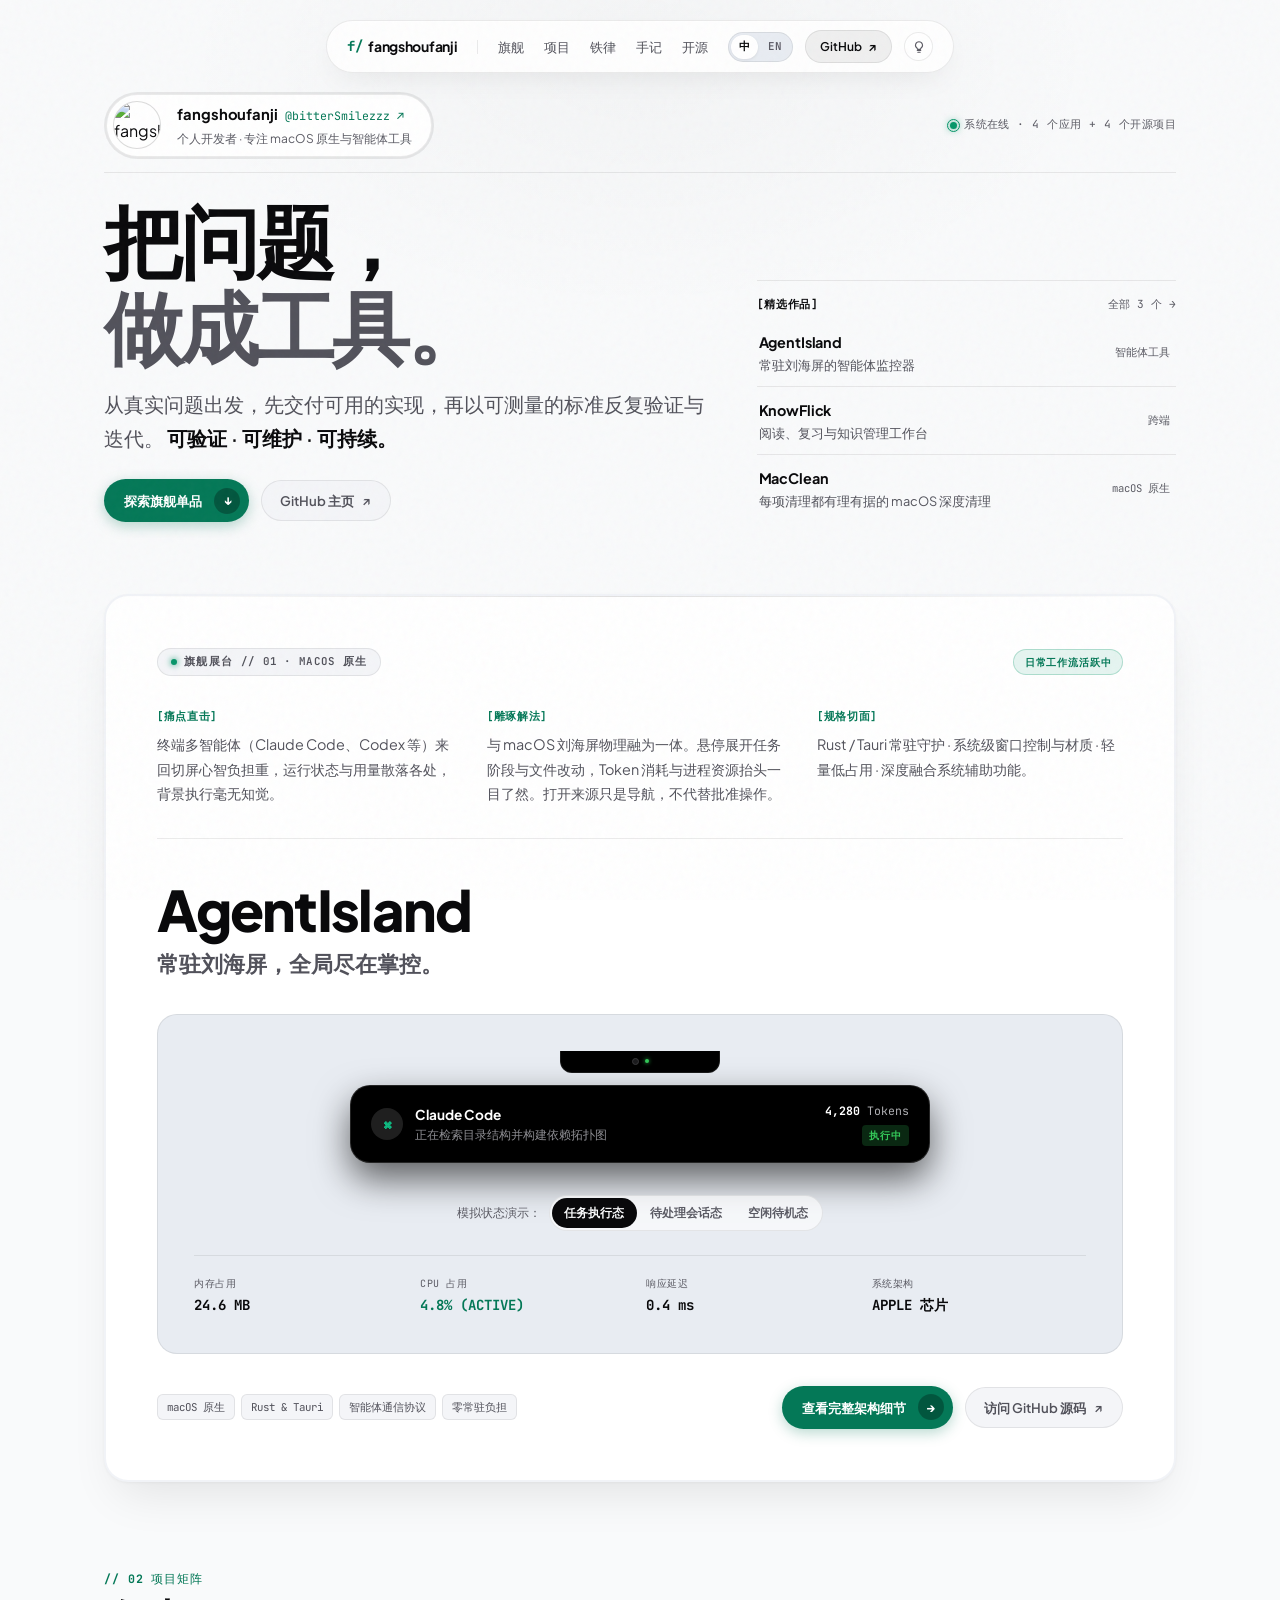
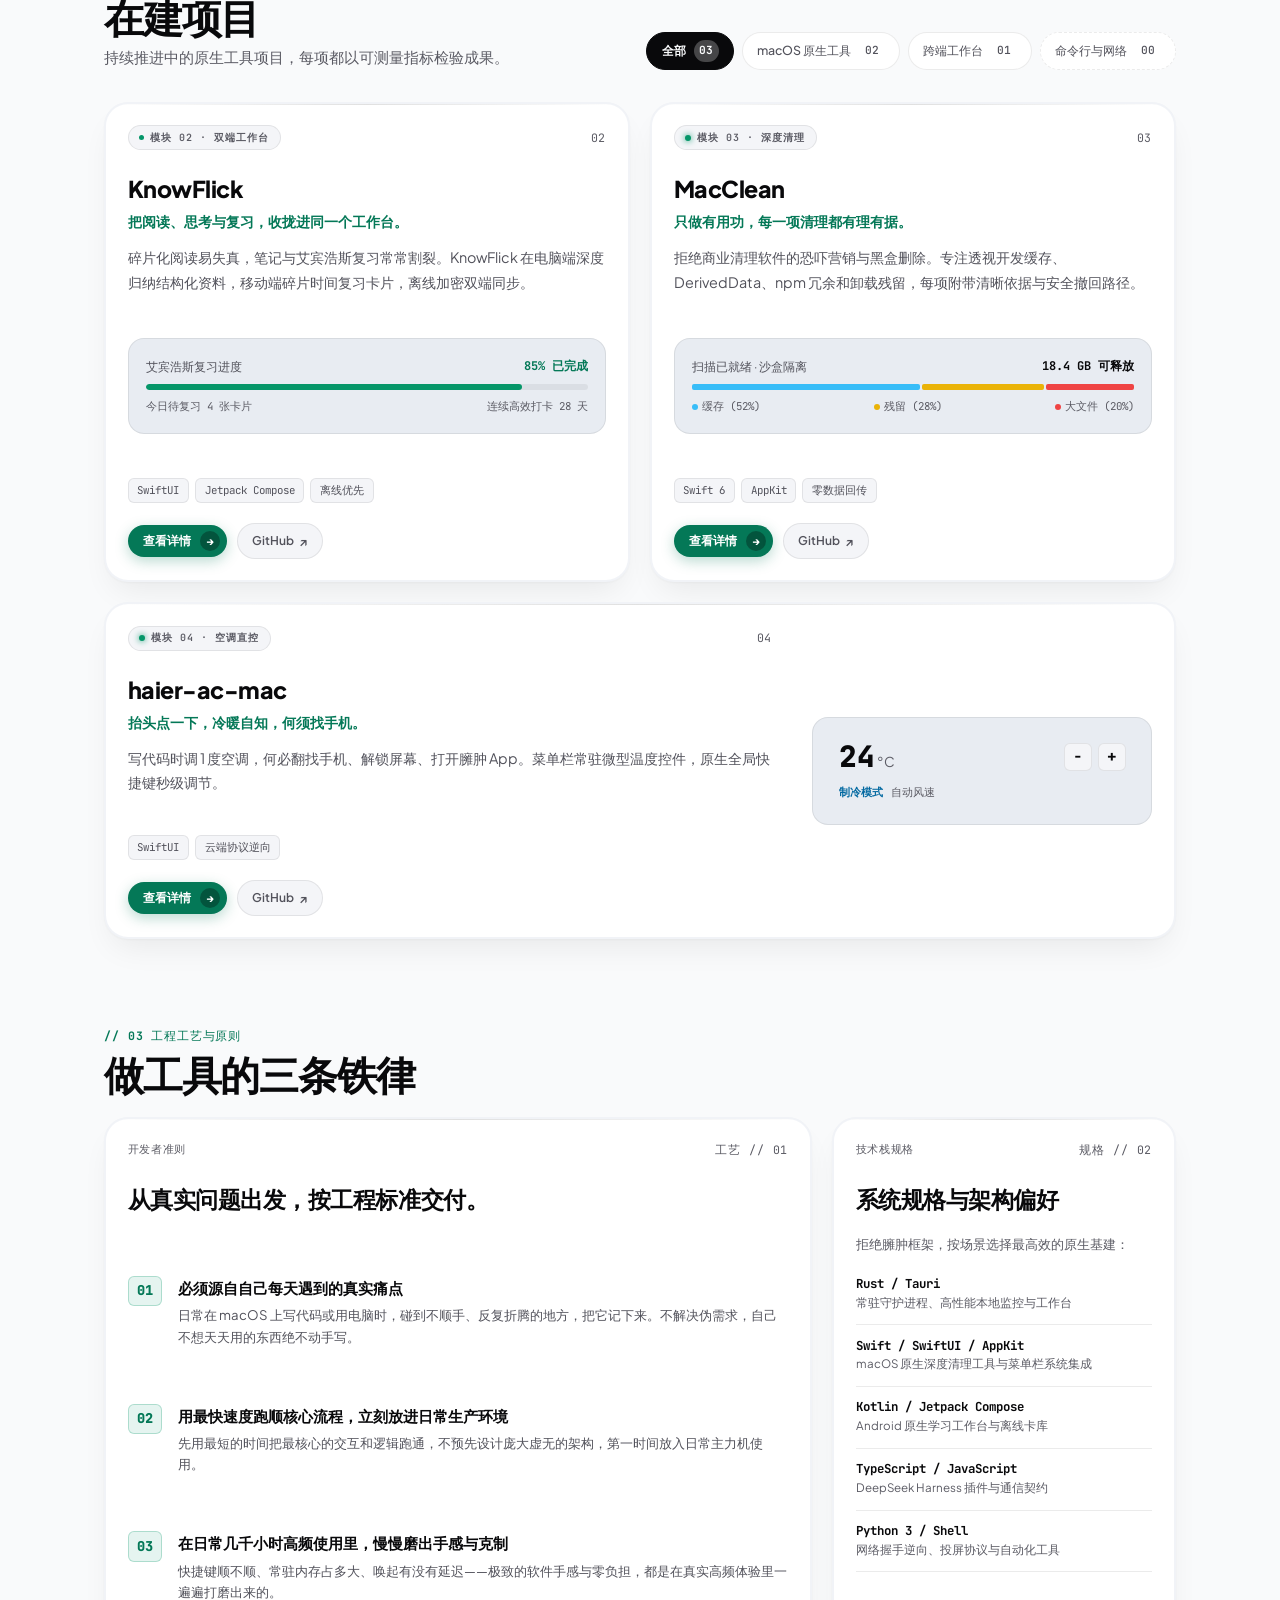
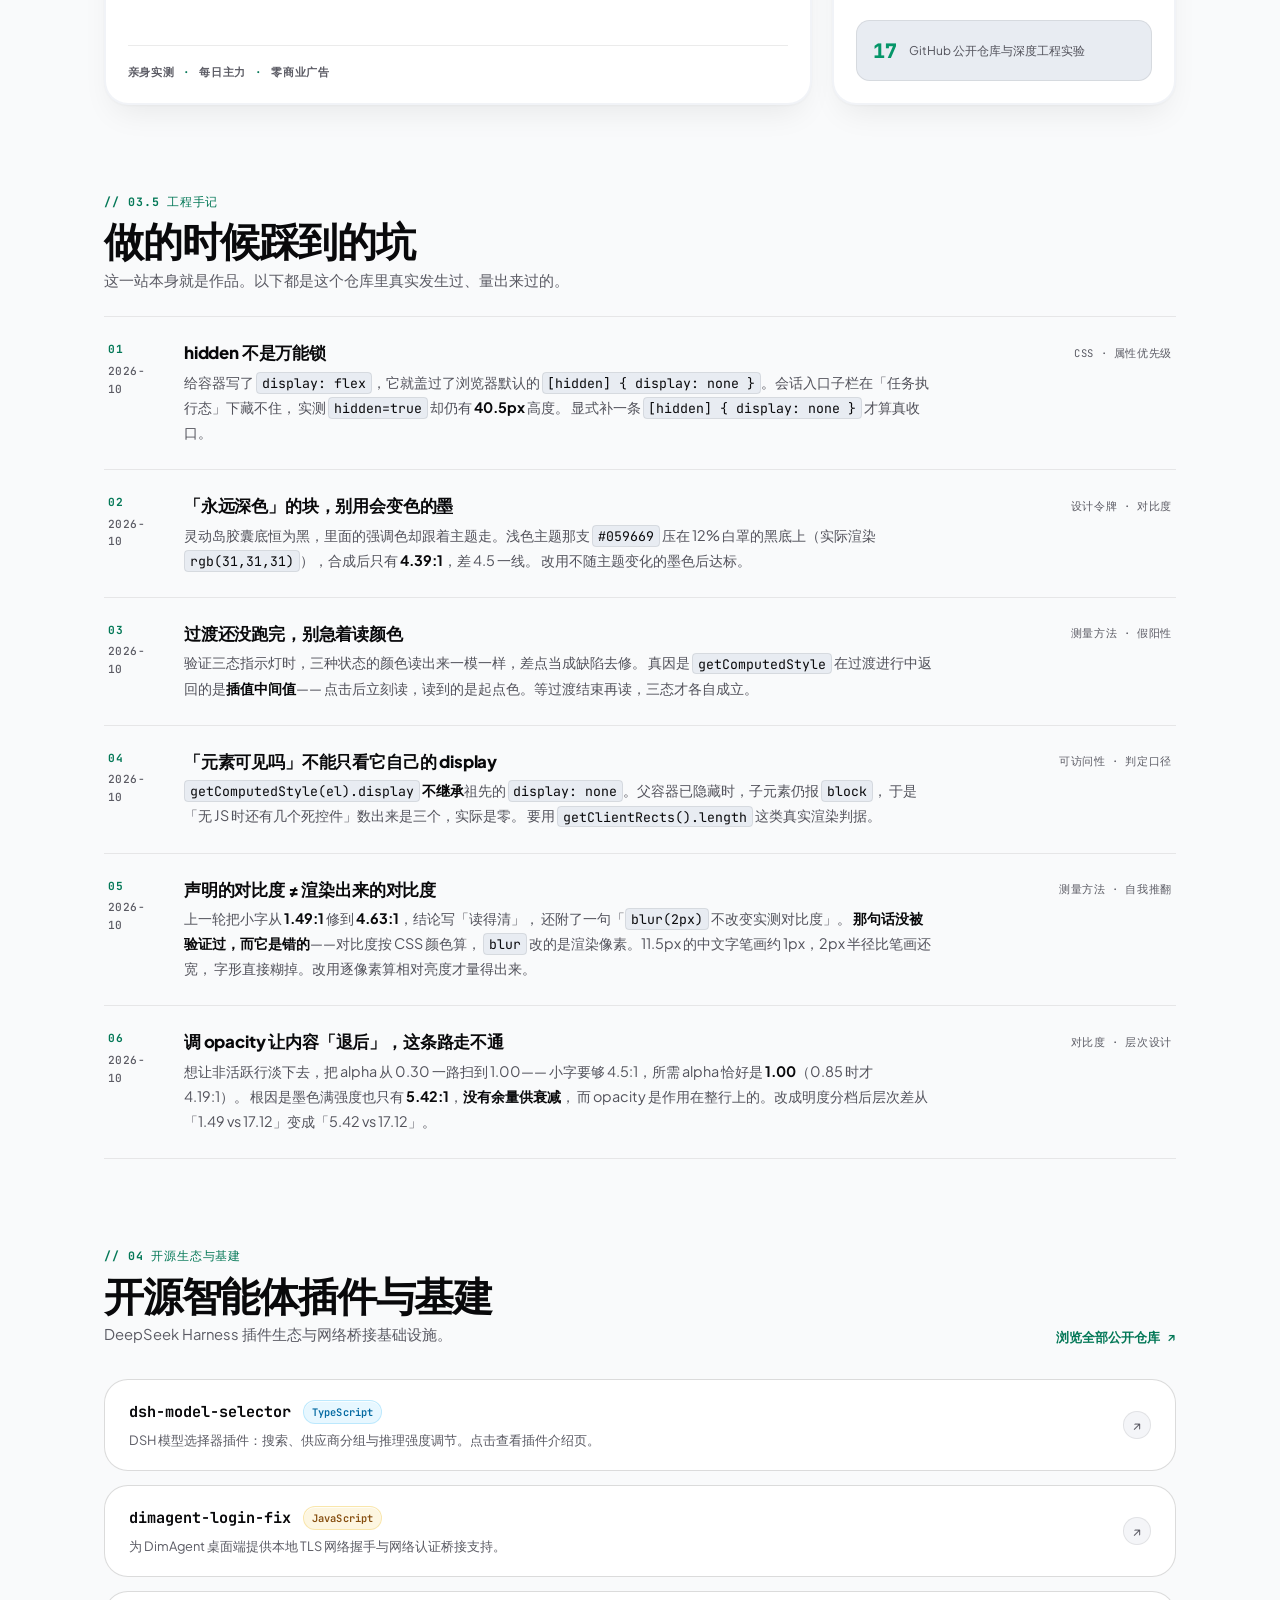
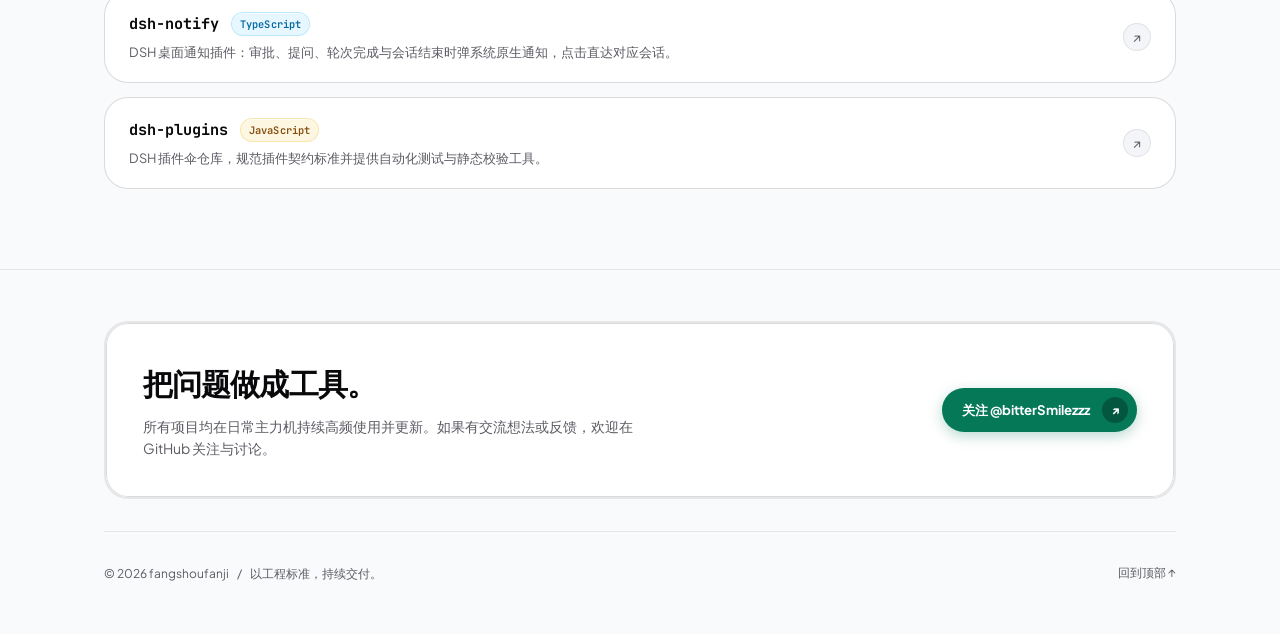
==== index.html @ e3fe7283 "chore: remove dead i18n keys, v=20261021h" ====
<!doctype html>
<html lang="zh-CN" data-theme="light">
  <head>
    <meta charset="UTF-8" />
    <meta name="viewport" content="width=device-width, initial-scale=1.0, viewport-fit=cover" />
    <meta
      name="description"
      content="fangshoufanji 的个人作品集。专注于 macOS 原生开发、智能体协同工具与日常效率应用。把问题做成工具，以可验证的工程质量持续打磨。"
    />
    <meta name="theme-color" content="#08090a" />
    <title>fangshoufanji · 把问题做成工具</title>
    <link rel="canonical" href="https://bittersmilezzz.github.io/" />
    <meta property="og:type" content="website" />
    <meta property="og:site_name" content="fangshoufanji · 个人作品集" />
    <meta property="og:title" content="fangshoufanji · 把问题做成工具" />
    <meta
      property="og:description"
      content="专注于 macOS 原生开发与智能体协同工具。从日常真实痛点出发，先做能用的版本，再在日常高频工作流里打磨至顺手。"
    />
    <meta property="og:url" content="https://bittersmilezzz.github.io/" />
    <meta property="og:image" content="https://bittersmilezzz.github.io/assets/preview.png?v=4" />
    <meta property="og:image:width" content="1200" />
    <meta property="og:image:height" content="630" />
    <meta property="og:locale" content="zh_CN" />
    <meta name="twitter:card" content="summary_large_image" />
    <link rel="icon" type="image/svg+xml" href="assets/favicon.svg?v=20261021h" />
    <link
      rel="alternate icon"
      type="image/png"
      sizes="16x16 32x32"
      href="assets/favicon.png?v=20261021h"
    />
    <!-- iOS 加入主屏用位图图标（SVG 图标 iOS 不认，会退化成网页截图） -->
    <link rel="apple-touch-icon" href="assets/apple-touch-icon.png?v=20261021h" />
    <!-- 结构化数据：搜索引擎生成知识卡片的信号 -->
    <script type="application/ld+json">
      {
        "@context": "https://schema.org",
        "@graph": [
          {
            "@type": "Person",
            "@id": "https://bittersmilezzz.github.io/#person",
            "name": "fangshoufanji",
            "url": "https://bittersmilezzz.github.io/",
            "jobTitle": "个人开发者",
            "description": "专注 macOS 原生开发与智能体协同工具",
            "knowsAbout": ["macOS 原生开发", "Rust / Tauri", "SwiftUI", "AppKit", "智能体工具", "TypeScript"],
            "sameAs": ["https://github.com/bitterSmilezzz"]
          },
          {
            "@type": "WebSite",
            "@id": "https://bittersmilezzz.github.io/#website",
            "url": "https://bittersmilezzz.github.io/",
            "name": "fangshoufanji · 把问题做成工具",
            "inLanguage": "zh-CN",
            "author": { "@id": "https://bittersmilezzz.github.io/#person" }
          }
        ]
      }
    </script>
    <!-- 工业级字体栈：Plus Jakarta Sans + JetBrains Mono，中文回退系统苹方 -->
    <link rel="preconnect" href="https://fonts.googleapis.com" />
    <link rel="preconnect" href="https://fonts.gstatic.com" crossorigin />
    <link
      rel="preload"
      as="style"
      href="https://fonts.googleapis.com/css2?family=JetBrains+Mono:wght@400;500;600;700&family=Plus+Jakarta+Sans:wght@400;500;600;700;800&display=swap"
    />
    <link
      href="https://fonts.googleapis.com/css2?family=JetBrains+Mono:wght@400;500;600;700&family=Plus+Jakarta+Sans:wght@400;500;600;700;800&display=swap"
      rel="stylesheet"
    />
    <link rel="stylesheet" href="styles.css?v=20261021h" />
    <script>
      (function () {
        var r = document.documentElement;
        r.classList.add("js");
        var saved = null;
        try {
          saved = localStorage.getItem("theme");
        } catch (e) {}
        /* 未手动选择（auto）时跟随系统偏好；系统偏好读不到则兜底浅色。 */
        var mode =
          saved === "light" || saved === "dark" || saved === "auto" ? saved : "auto";
        var theme;
        if (mode === "auto") {
          try {
            theme = window.matchMedia("(prefers-color-scheme: dark)").matches
              ? "dark"
              : "light";
          } catch (e) {
            theme = "light";
          }
        } else {
          theme = mode;
        }
        r.setAttribute("data-theme", theme);
        var m = document.querySelector('meta[name="theme-color"]');
        if (m) m.setAttribute("content", theme === "light" ? "#f9fafb" : "#08090a");

        var savedLang = null;
        try { savedLang = localStorage.getItem("lang"); } catch(e){}
        var lang = (savedLang === "en" || savedLang === "zh") ? savedLang : "zh";
        r.setAttribute("data-lang", lang);
        r.setAttribute("lang", lang === "en" ? "en" : "zh-CN");
      })();
    </script>
  </head>
  <body>
    <a class="skip-link" href="#main">跳到主要内容</a>

    <!-- 零外部依赖内联 SVG 胶片微噪点 (来自 ui-research/creatives/06) -->
    <div class="film-grain-overlay" aria-hidden="true"></div>

    <!-- 顶部环境光照渐变 -->
    <div class="ambient-glow" aria-hidden="true"></div>

    <!-- 悬浮流体玻璃导航栏 (来自 ui-research/platforms/web/DESIGN-GUIDE.md) -->
    <header class="island-nav-header">
      <nav class="island-nav" aria-label="全局导航">
        <a href="#top" class="nav-brand" aria-label="返回页面顶部">
          <span class="brand-glyph">f/</span>
          <span class="brand-text">fangshoufanji</span>
        </a>

        <div class="nav-divider" aria-hidden="true"></div>

        <div class="nav-links">
          <a href="#flagship" class="nav-link">旗舰</a>
          <a href="#suite" class="nav-link">项目</a>
          <a href="#about" class="nav-link">铁律</a>
          <a href="#notes" class="nav-link">手记</a>
          <a href="#github-work" class="nav-link">开源</a>
        </div>

        <div class="nav-actions">
          <div class="lang-switch-capsule" role="group" aria-label="语言切换 / Language Switcher" data-i18n-aria="nav.langAria">
            <button class="lang-btn is-active" type="button" data-lang-btn="zh" aria-pressed="true">中</button>
            <button class="lang-btn" type="button" data-lang-btn="en" aria-pressed="false">EN</button>
          </div>

          <a
            class="nav-gh-pill"
            href="https://github.com/bitterSmilezzz"
            target="_blank"
            rel="noopener noreferrer"
            aria-label="查看 GitHub 个人主页（在新标签页打开）"
          >
            <span>GitHub</span>
            <span class="pill-circle-arrow" aria-hidden="true">↗</span>
          </a>

          <button
            class="theme-toggle"
            type="button"
            data-theme-toggle
            aria-label="切换浅色 / 深色模式"
            aria-pressed="false"
          >
            <span class="theme-icon-box" aria-hidden="true">
              <span class="bulb" data-theme-bulb>
                <span class="bulb-glow" data-theme-glow></span>
                <span class="bulb-glass">
                  <svg viewBox="0 0 24 24" width="14" height="14" fill="none"
                       stroke="currentColor" stroke-width="1.9"
                       stroke-linecap="round" stroke-linejoin="round">
                    <path d="M9 18h6"></path>
                    <path d="M10 21h4"></path>
                    <path d="M12 3a6 6 0 0 0-3.6 10.8c.5.4.8 1 .9 1.6l.1.6h5.2l.1-.6c.1-.6.4-1.2.9-1.6A6 6 0 0 0 12 3z"></path>
                  </svg>
                </span>
              </span>
            </span>
          </button>
        </div>
      </nav>
    </header>

    <main id="main">
      <!-- ============================================================
           首屏：画报级大标题 + 真实人类开发者身份印章 (ui-research/creatives/03)
           ============================================================ -->
      <section class="hero-section" id="top" aria-labelledby="hero-title">
        <div class="wrap">
          <!-- 身份行：印章 + 运行状态，合并为一行（原标尺行与印章两行） -->
          <div class="hero-identity">
            <div class="developer-profile-shell">
            <div class="developer-profile-core">
              <img
                class="developer-avatar"
                src="https://avatars.githubusercontent.com/u/38044568?v=4"
                alt="fangshoufanji 的头像"
                width="48"
                height="48"
                loading="eager"
                decoding="async"
              />
              <div class="developer-meta">
                <div class="developer-name-row">
                  <strong class="developer-handle">fangshoufanji</strong>
                  <a
                    class="developer-gh"
                    href="https://github.com/bitterSmilezzz"
                    target="_blank"
                    rel="noopener noreferrer"
                  >@bitterSmilezzz ↗<span class="sr-only">（在新标签页打开）</span></a>
                </div>
                <span class="developer-role">个人开发者 · 专注 macOS 原生与智能体工具</span>
              </div>
            </div>
            </div>

            <div class="hero-status">
              <span class="status-indicator" aria-hidden="true"></span>
              <span class="telemetry-mono">SYS_ONLINE · 4 APPS + 4 REPOS</span>
            </div>
          </div>

          <!-- 左：主张；右：精选作品（真实项目，不放虚构截图） -->
          <div class="hero-main">
            <div class="hero-lead">
              <div class="hero-heading-block">
                <h1 id="hero-title" class="hero-title" data-i18n-html="hero.title">
                  把问题，
                  <br />
                  <span class="hero-title-accent">做成工具。</span>
                </h1>
              </div>

              <p class="hero-manifesto" data-i18n-html="hero.manifesto">
                从真实问题出发，先交付可用的实现，再以可测量的标准反复验证与迭代。
                <strong>可验证 · 可维护 · 可持续。</strong>
              </p>
              <div class="hero-action-cell">
                <a class="btn-button-in-button" href="#flagship">
                  <span>探索旗舰单品</span>
                  <span class="btn-inner-circle" aria-hidden="true">↓</span>
                </a>
                <a class="btn-ghost-pill" href="https://github.com/bitterSmilezzz" target="_blank" rel="noopener noreferrer">
                  <span>GitHub 主页</span>
                  <span class="sr-only">（在新标签页打开）</span>
                  <span class="pill-circle-arrow" aria-hidden="true">↗</span>
                </a>
              </div>
            </div>

            <aside class="hero-work" aria-labelledby="hero-work-title">
              <div class="hero-work-head">
                <span class="mono-label" id="hero-work-title">[精选作品]</span>
                <a class="hero-work-all" href="#suite">全部 3 个 →</a>
              </div>

              <ul class="hero-work-list">
                <li>
                  <a class="hero-work-item" href="#flagship" data-target-project="agent-island">
                    <span class="hero-work-name">AgentIsland</span>
                    <span class="hero-work-note">常驻刘海屏的智能体监控器</span>
                    <span class="hero-work-tag">Agent Tooling</span>
                  </a>
                </li>
                <li>
                  <a class="hero-work-item" href="#suite" data-target-project="knowflick">
                    <span class="hero-work-name">KnowFlick</span>
                    <span class="hero-work-note">阅读、复习与知识管理工作台</span>
                    <span class="hero-work-tag">Cross-platform</span>
                  </a>
                </li>
                <li>
                  <a class="hero-work-item" href="#suite" data-target-project="mac-clean">
                    <span class="hero-work-name">MacClean</span>
                    <span class="hero-work-note">每项清理都有理有据的 macOS 深度清理</span>
                    <span class="hero-work-tag">macOS Native</span>
                  </a>
                </li>
              </ul>
            </aside>
          </div>

        </div>
      </section>

      <!-- ============================================================
           Tier 1: 苹果发布会式单品旗舰展台 (Flagship Showcase: AgentIsland)
           ============================================================ -->
      <section class="section-flagship" id="flagship" aria-labelledby="flagship-title">
        <div class="wrap">
          <div class="showcase-shell spotlight-card">
            <div class="spotlight-border" aria-hidden="true"></div>
            <div class="spotlight-core">
              <div class="spotlight-surface" aria-hidden="true"></div>
              <div class="specular-rim" aria-hidden="true"></div>

              <div class="flagship-card-body">
                <!-- 旗舰顶栏眉标 -->
                <div class="flagship-header-bar">
                  <div class="eyebrow-pill">
                    <span class="eyebrow-dot"></span>
                    <span class="eyebrow-text">FLAGSHIP SHOWCASE // 01 · MACOS NATIVE</span>
                  </div>
                  <span class="flagship-badge-active">ACTIVE IN WORKFLOW</span>
                </div>

                <!-- 苹果式三段叙事：痛点 ➔ 解法 ➔ 规格 -->
                <div class="flagship-narrative-grid">
                  <div class="narrative-col">
                    <span class="narrative-tag">[THE TENSION // 痛点直击]</span>
                    <p class="narrative-text">
                      终端多智能体（Claude Code、Codex 等）来回切屏心智负担重，运行状态与用量散落各处，背景执行毫无知觉。
                    </p>
                  </div>
                  <div class="narrative-col">
                    <span class="narrative-tag">[THE CRAFT // 雕琢解法]</span>
                    <p class="narrative-text">
                      与 macOS 刘海屏物理融为一体。悬停展开任务阶段与文件改动，Token 消耗与进程资源抬头一目了然。打开来源只是导航，不代替批准操作。
                    </p>
                  </div>
                  <div class="narrative-col">
                    <span class="narrative-tag">[THE SPEC // 极简切面]</span>
                    <p class="narrative-text">
                      Rust / Tauri 常驻守护 · 系统级窗口控制与材质 · 轻量低占用 · 深度融合系统辅助功能。
                    </p>
                  </div>
                </div>

                <div class="flagship-headline-box">
                  <h2 id="flagship-title" class="flagship-title">AgentIsland</h2>
                  <p class="flagship-slogan">常驻刘海屏，全局尽在掌控。</p>
                </div>

                <!-- 拟真 Retina 级 16寸 MacBook Pro 刘海屏交互视窗 -->
                <div class="macbook-stage">
                  <div class="notch-frame">
                    <div class="notch-hardware-bar">
                      <div class="notch-sensor-core">
                        <span class="camera-lens"></span>
                        <span class="green-indicator" aria-hidden="true"></span>
                      </div>

                      <!-- 真实动态灵动岛展开胶囊 -->
                      <div class="island-expanded-pill" id="island-demo-view">
                        <div class="island-pill-main">
                          <div class="island-agent-info">
                            <span class="island-symbol">⌘</span>
                            <div>
                              <strong class="island-active-agent" id="island-agent-text">Claude Code</strong>
                              <span class="island-task-desc" id="island-task-text">正在检索目录结构并构建依赖拓扑图</span>
                            </div>
                          </div>

                          <div class="island-status-group">
                            <span class="island-token-pill">
                              <b id="island-token-count">4,280</b> tokens
                            </span>
                            <span class="island-state-tag tag-running" id="island-state-badge">RUNNING</span>
                          </div>
                        </div>

                        <!-- 会话入口交互模拟栏：只读动作，不代批准（与仓库口径一致） -->
                        <div class="island-action-subbar" id="island-action-subbar" hidden>
                          <span class="subbar-warn">⚠️ 检测到待处理会话：高危指令等待在来源工具中确认</span>
                          <div class="subbar-buttons">
                            <button class="btn-subbar-secondary" type="button" id="btn-demo-secondary">打开工具</button>
                            <button class="btn-subbar-primary" type="button" id="btn-demo-primary">查看会话 ⏎</button>
                          </div>
                        </div>
                      </div>
                    </div>

                    <!-- 状态切换控制器 (演示交互) -->
                    <div class="stage-control-bar">
                      <span class="stage-ctrl-label">模拟状态演示：</span>
                      <div class="stage-toggle-group">
                        <button class="btn-stage-tab is-active" type="button" data-island-state="running">任务执行态</button>
                        <button class="btn-stage-tab" type="button" data-island-state="waiting">待处理会话态</button>
                        <button class="btn-stage-tab" type="button" data-island-state="idle">空闲待机态</button>
                      </div>
                    </div>
                  </div>

                  <!-- 实时遥测指标卡 -->
                  <div class="telemetry-dock">
                    <div class="dock-metric">
                      <span class="dock-label">MEMORY FOOTPRINT</span>
                      <strong class="dock-val">24.6 MB</strong>
                    </div>
                    <div class="dock-metric">
                      <span class="dock-label">CPU FOOTPRINT</span>
                      <strong class="dock-val val-emerald" id="island-cpu-val">4.8% (ACTIVE)</strong>
                    </div>
                    <div class="dock-metric">
                      <span class="dock-label">LATENCY</span>
                      <strong class="dock-val" id="island-latency-val">0.4 ms</strong>
                    </div>
                    <div class="dock-metric">
                      <span class="dock-label">ARCHITECTURE</span>
                      <strong class="dock-val">APPLE SILICON</strong>
                    </div>
                  </div>
                </div>

                <!-- 旗舰卡片操作区 -->
                <div class="flagship-footer-row">
                  <div class="flagship-tech-pills">
                    <span class="tech-tag">macOS Native</span>
                    <span class="tech-tag">Rust &amp; Tauri</span>
                    <span class="tech-tag">Agent Protocol</span>
                    <span class="tech-tag">Zero Overhead</span>
                  </div>

                  <div class="flagship-actions">
                    <button class="btn-button-in-button" type="button" aria-haspopup="dialog" data-open-project="agent-island">
                      <span>查看完整架构细节</span>
                      <span class="btn-inner-circle" aria-hidden="true">→</span>
                    </button>
                    <a
                      class="btn-ghost-pill"
                      href="https://github.com/bitterSmilezzz/AgentIsland"
                      target="_blank"
                      rel="noopener noreferrer"
                    >
                      <span>访问 GitHub 源码</span>
                      <span class="sr-only">（在新标签页打开）</span>
                      <span class="pill-circle-arrow" aria-hidden="true">↗</span>
                    </a>
                  </div>
                </div>
              </div>
            </div>
          </div>
        </div>
      </section>

      <!-- ============================================================
           Tier 2: 原生自研工具家族矩阵 (Apple-Tier Bento Suite: 5 款核心工具)
           ============================================================ -->
      <section class="section-suite" id="suite" aria-labelledby="suite-title">
        <div class="wrap">
          <div class="section-header-row">
            <div>
              <div class="section-eyebrow">
                <span class="mono-prefix">// 02</span>
                <span>PROJECTS IN PROGRESS</span>
              </div>
              <h2 id="suite-title" class="section-title">在建项目</h2>
              <p class="section-subtitle">持续推进中的原生工具项目，每项都以可测量指标检验成果。</p>
            </div>

            <!-- 分类筛选器 -->
            <div class="filter-controls" role="group" aria-label="按项目类型筛选">
              <button class="filter-tab is-active" type="button" data-filter="all" aria-pressed="true">
                <span>全部</span>
                <span class="filter-pill" data-count="all">03</span>
              </button>
              <button class="filter-tab" type="button" data-filter="macos" aria-pressed="false">
                <span>macOS 原生工具</span>
                <span class="filter-pill" data-count="macos">02</span>
              </button>
              <button class="filter-tab" type="button" data-filter="cross" aria-pressed="false">
                <span>跨端工作台</span>
                <span class="filter-pill" data-count="cross">01</span>
              </button>
              <button class="filter-tab is-empty" type="button" data-filter="cli" aria-pressed="false" disabled aria-disabled="true">
                <span>命令行与网络</span>
                <span class="filter-pill" data-count="cli">00</span>
              </button>
            </div>
          </div>
          <p class="sr-only" id="filter-status" role="status" aria-live="polite"></p>

          <!-- 12 栅格不对称 Apple Bento 阵列 -->
          <div class="bento-grid" data-project-grid>
            <!-- ----------------------------------------------------
                 卡片 1: 6 栏 — KnowFlick (跨端学习工作台)
                 ---------------------------------------------------- -->
            <article
              class="spotlight-card bento-col-6"
              data-category="cross"
              data-project="knowflick"
            >
              <div class="spotlight-border" aria-hidden="true"></div>
              <div class="spotlight-core">
                <div class="spotlight-surface" aria-hidden="true"></div>
                <div class="specular-rim" aria-hidden="true"></div>

                <div class="bento-inner-body flex-col-between">
                  <div>
                    <div class="card-meta-bar">
                      <div class="eyebrow-pill-sm">
                        <span class="eyebrow-dot-green"></span>
                        <span class="eyebrow-text">MODULE // 02 · MACOS + ANDROID</span>
                      </div>
                      <span class="card-index-mono">02</span>
                    </div>

                    <h3 class="bento-app-title">KnowFlick</h3>
                    <p class="bento-app-slogan">把阅读、思考与复习，收拢进同一个工作台。</p>
                    <p class="bento-app-story">
                      碎片化阅读易失真，笔记与艾宾浩斯复习常常割裂。KnowFlick 在电脑端深度归纳结构化资料，移动端碎片时间复习卡片，离线加密双端同步。
                    </p>
                  </div>

                  <!-- 学习进度微组件 -->
                  <div class="widget-learning-box" id="knowflick-box">
                    <div class="learning-header">
                      <span class="learning-title">艾宾浩斯复习进度</span>
                      <span class="learning-rate" id="kf-rate">85% 已完成</span>
                    </div>
                    <div class="learning-track">
                      <div class="learning-fill" id="kf-fill" style="width: 85%;"></div>
                    </div>
                    <div class="learning-footer-meta">
                      <span id="kf-cards">今日待复习 4 张卡片</span>
                      <span id="kf-streak">连续高效打卡 28 天</span>
                    </div>
                  </div>

                  <div class="card-bottom-group">
                    <div class="tech-tag-row">
                      <span class="tech-tag">SwiftUI</span>
                      <span class="tech-tag">Jetpack Compose</span>
                      <span class="tech-tag">Offline-First</span>
                    </div>

                    <div class="card-actions-row">
                      <button class="btn-button-in-button-sm" type="button" aria-haspopup="dialog" data-open-project="knowflick">
                        <span>查看详情</span>
                        <span class="btn-inner-circle-sm" aria-hidden="true">→</span>
                      </button>
                      <a
                        class="btn-ghost-pill-sm"
                        href="https://github.com/bitterSmilezzz/knowflick"
                        target="_blank"
                        rel="noopener noreferrer"
                      >
                        <span>GitHub</span>
                        <span class="sr-only">（在新标签页打开）</span>
                        <span class="pill-circle-arrow" aria-hidden="true">↗</span>
                      </a>
                    </div>
                  </div>
                </div>
              </div>
            </article>

            <!-- ----------------------------------------------------
                 卡片 2: 6 栏 — MacClean (macOS 极简深度清理)
                 ---------------------------------------------------- -->
            <article
              class="spotlight-card bento-col-6"
              data-category="macos"
              data-project="mac-clean"
            >
              <div class="spotlight-border" aria-hidden="true"></div>
              <div class="spotlight-core">
                <div class="spotlight-surface" aria-hidden="true"></div>
                <div class="specular-rim" aria-hidden="true"></div>

                <div class="bento-inner-body flex-col-between">
                  <div>
                    <div class="card-meta-bar">
                      <div class="eyebrow-pill-sm">
                        <span class="eyebrow-dot"></span>
                        <span class="eyebrow-text">MODULE // 03 · MACOS UTILITY</span>
                      </div>
                      <span class="card-index-mono">03</span>
                    </div>

                    <h3 class="bento-app-title">MacClean</h3>
                    <p class="bento-app-slogan">只做有用功，每一项清理都有理有据。</p>
                    <p class="bento-app-story">
                      拒绝商业清理软件的恐吓营销与黑盒删除。专注透视开发缓存、DerivedData、npm 冗余和卸载残留，每项附带清晰依据与安全撤回路径。
                    </p>
                  </div>

                  <!-- 存储分段微组件 -->
                  <div class="widget-storage-box">
                    <div class="storage-meta-row">
                      <span class="storage-label">扫描已就绪 · 沙盒隔离</span>
                      <span class="storage-size">18.4 GB 可释放</span>
                    </div>
                    <div class="storage-segment-bar">
                      <div class="segment seg-cache" style="width: 52%;" title="开发构建缓存 9.5 GB"></div>
                      <div class="segment seg-residue" style="width: 28%;" title="软件残留文件 5.1 GB"></div>
                      <div class="segment seg-dup" style="width: 20%;" title="大文件备份 3.8 GB"></div>
                    </div>
                    <div class="storage-legend">
                      <span><i class="dot-cache"></i> 缓存 (52%)</span>
                      <span><i class="dot-residue"></i> 残留 (28%)</span>
                      <span><i class="dot-dup"></i> 大文件 (20%)</span>
                    </div>
                  </div>

                  <div class="card-bottom-group">
                    <div class="tech-tag-row">
                      <span class="tech-tag">Swift 6</span>
                      <span class="tech-tag">AppKit</span>
                      <span class="tech-tag">Zero Telemetry</span>
                    </div>

                    <div class="card-actions-row">
                      <button class="btn-button-in-button-sm" type="button" aria-haspopup="dialog" data-open-project="mac-clean">
                        <span>查看详情</span>
                        <span class="btn-inner-circle-sm" aria-hidden="true">→</span>
                      </button>
                      <a
                        class="btn-ghost-pill-sm"
                        href="https://github.com/bitterSmilezzz/MacClean"
                        target="_blank"
                        rel="noopener noreferrer"
                      >
                        <span>GitHub</span>
                        <span class="sr-only">（在新标签页打开）</span>
                        <span class="pill-circle-arrow" aria-hidden="true">↗</span>
                      </a>
                    </div>
                  </div>
                </div>
              </div>
            </article>

            <!-- ----------------------------------------------------
                 卡片 3: 12 栏宽幅 Bento — haier-ac-mac (智能家居空调直控)
                 2+1 结构闭环，彻底消除桌面端右下角空白
                 ---------------------------------------------------- -->
            <article
              class="spotlight-card bento-col-12 bento-card-wide"
              data-category="macos"
              data-project="haier-ac-mac"
            >
              <div class="spotlight-border" aria-hidden="true"></div>
              <div class="spotlight-core">
                <div class="spotlight-surface" aria-hidden="true"></div>
                <div class="specular-rim" aria-hidden="true"></div>

                <div class="bento-inner-body bento-wide-body">
                  <div class="bento-wide-content">
                    <div class="card-meta-bar">
                      <div class="eyebrow-pill-sm">
                        <span class="eyebrow-dot"></span>
                        <span class="eyebrow-text">MODULE // 04</span>
                      </div>
                      <span class="card-index-mono">04</span>
                    </div>

                    <h3 class="bento-app-title">haier-ac-mac</h3>
                    <p class="bento-app-slogan">抬头点一下，冷暖自知，何须找手机。</p>
                    <p class="bento-app-story">
                      写代码时调 1 度空调，何必翻找手机、解锁屏幕、打开臃肿 App。菜单栏常驻微型温度控件，原生全局快捷键秒级调节。
                    </p>
                  </div>

                  <!-- 空调温度交互微组件 (宽幅卡片下右侧展示) -->
                  <div class="widget-ac-box">
                    <div class="ac-display-row">
                      <div class="ac-temp-stat">
                        <span class="ac-deg" id="ac-deg-val">24</span>
                        <span class="ac-unit">°C</span>
                      </div>
                      <div class="ac-controls-group">
                        <button class="btn-temp-step" type="button" id="btn-temp-down" aria-label="降低温度">−</button>
                        <button class="btn-temp-step" type="button" id="btn-temp-up" aria-label="升高温度">+</button>
                      </div>
                    </div>
                    <div class="ac-substatus">
                      <span class="ac-mode-badge" id="ac-mode-toggle">制冷模式</span>
                      <span class="ac-fan-badge">自动风速</span>
                    </div>
                  </div>

                  <div class="card-bottom-group">
                    <div class="tech-tag-row">
                      <span class="tech-tag">SwiftUI</span>
                      <span class="tech-tag">Cloud Protocol</span>
                    </div>

                    <div class="card-actions-row">
                      <button class="btn-button-in-button-sm" type="button" aria-haspopup="dialog" data-open-project="haier-ac-mac">
                        <span>查看详情</span>
                        <span class="btn-inner-circle-sm" aria-hidden="true">→</span>
                      </button>
                      <a
                        class="btn-ghost-pill-sm"
                        href="https://github.com/bitterSmilezzz/haier-ac-mac"
                        target="_blank"
                        rel="noopener noreferrer"
                      >
                        <span>GitHub</span>
                        <span class="sr-only">（在新标签页打开）</span>
                        <span class="pill-circle-arrow" aria-hidden="true">↗</span>
                      </a>
                    </div>
                  </div>
                </div>
              </div>
            </article>

            </div>

          <p class="empty-state" hidden>当前分类暂无项目。</p>
        </div>
      </section>

      <!-- ============================================================
           Tier 3: 做事方式与工程规格 (8+4 不对称布局)
           ============================================================ -->
      <section class="section-about" id="about" aria-labelledby="about-title">
        <div class="wrap">
          <div class="section-eyebrow">
            <span class="mono-prefix">// 03</span>
            <span>ENGINEERING CRAFT &amp; PHILOSOPHY</span>
          </div>
          <h2 id="about-title" class="section-title">做工具的三条铁律</h2>

          <div class="about-bento-grid">
            <!-- 8 栏：核心思考与手记 -->
            <div class="spotlight-card about-col-8">
              <div class="spotlight-border" aria-hidden="true"></div>
              <div class="spotlight-core">
                <div class="spotlight-surface" aria-hidden="true"></div>
                <div class="specular-rim" aria-hidden="true"></div>

                <div class="bento-inner-body">
                  <div class="card-meta-bar">
                    <span class="meta-tag-clean">DEVELOPER PRINCIPLES</span>
                    <span class="card-index-mono">CRAFT // 01</span>
                  </div>

                  <h3 class="about-card-title">从真实问题出发，按工程标准交付。</h3>

                  <div class="philosophy-steps">
                    <div class="step-row">
                      <span class="step-num">01</span>
                      <div class="step-content">
                        <strong>必须源自自己每天遇到的真实痛点</strong>
                        <p>日常在 macOS 上写代码或用电脑时，碰到不顺手、反复折腾的地方，把它记下来。不解决伪需求，自己不想天天用的东西绝不动手写。</p>
                      </div>
                    </div>

                    <div class="step-row">
                      <span class="step-num">02</span>
                      <div class="step-content">
                        <strong>用最快速度跑顺核心流程，立刻放进日常生产环境</strong>
                        <p>先用最短的时间把最核心的交互和逻辑跑通，不预先设计庞大虚无的架构，第一时间放入日常主力机使用。</p>
                      </div>
                    </div>

                    <div class="step-row">
                      <span class="step-num">03</span>
                      <div class="step-content">
                        <strong>在日常几千小时高频使用里，慢慢磨出手感与克制</strong>
                        <p>快捷键顺不顺、常驻内存占多大、唤起有没有延迟——极致的软件手感与零负担，都是在真实高频体验里一遍遍打磨出来的。</p>
                      </div>
                    </div>
                  </div>

                  <div class="about-card-foot" aria-hidden="true">
                    <span>SELF-USED</span>
                    <span class="foot-dot">·</span>
                    <span>DAILY-DRIVEN</span>
                    <span class="foot-dot">·</span>
                    <span>ZERO ADS</span>
                  </div>
                </div>
              </div>
            </div>

            <!-- 4 栏：真实技术栈规格 -->
            <div class="spotlight-card about-col-4">
              <div class="spotlight-border" aria-hidden="true"></div>
              <div class="spotlight-core">
                <div class="spotlight-surface" aria-hidden="true"></div>
                <div class="specular-rim" aria-hidden="true"></div>

                <div class="bento-inner-body flex-col-between">
                  <div>
                    <div class="card-meta-bar">
                      <span class="meta-tag-clean">TOOLCHAIN FACTS</span>
                      <span class="card-index-mono">SPEC // 02</span>
                    </div>

                    <h3 class="about-card-title">系统规格与架构偏好</h3>
                    <p class="about-card-desc">拒绝臃肿框架，按场景选择最高效的原生基建：</p>

                    <ul class="tech-spec-list">
                      <li>
                        <span class="spec-name">Rust / Tauri</span>
                        <span class="spec-role">常驻守护进程、高性能本地监控与工作台</span>
                      </li>
                      <li>
                        <span class="spec-name">Swift / SwiftUI / AppKit</span>
                        <span class="spec-role">macOS 原生深度清理工具与菜单栏系统集成</span>
                      </li>
                      <li>
                        <span class="spec-name">Kotlin / Jetpack Compose</span>
                        <span class="spec-role">Android 原生学习工作台与离线卡库</span>
                      </li>
                      <li>
                        <span class="spec-name">TypeScript / JavaScript</span>
                        <span class="spec-role">DeepSeek Harness 插件与通信契约</span>
                      </li>
                      <li>
                        <span class="spec-name">Python 3 / Shell</span>
                        <span class="spec-role">网络握手逆向、投屏协议与自动化工具</span>
                      </li>
                    </ul>
                  </div>

                  <div class="open-source-fact-pill">
                    <span class="fact-num">17</span>
                    <span class="fact-desc">GitHub 公开仓库与深度工程实验</span>
                  </div>
                </div>
              </div>
            </div>
          </div>
        </div>
      </section>


      <!-- ============================================================
           Tier 3.5: 手记 (真实工程教训，全部带可核对的实测数字)
           ============================================================ -->
      <section class="section-notes" id="notes" aria-labelledby="notes-title">
        <div class="wrap">
          <div class="section-eyebrow">
            <span class="mono-prefix">// 03.5</span>
            <span>FIELD NOTES</span>
          </div>
          <h2 id="notes-title" class="section-title">做的时候踩到的坑</h2>
          <p class="section-subtitle">这一站本身就是作品。以下都是这个仓库里真实发生过、量出来过的。</p>

          <div class="notes-grid">
            <article class="note-card">
                  <p class="note-meta"><span>01</span><span class="note-date">2026-10</span></p>
                  <h3 class="note-title">hidden 不是万能锁</h3>
                  <p class="note-body" data-i18n-html="notes.n1Body">
                    给容器写了 <code>display: flex</code>，它就盖过了浏览器默认的
                    <code>[hidden] { display: none }</code>。会话入口子栏在「任务执行态」下藏不住，
                    实测 <code>hidden=true</code> 却仍有 <strong>40.5px</strong> 高度。
                    显式补一条 <code>[hidden] { display: none }</code> 才算真收口。
                  </p>
                  <p class="note-tag">CSS · 属性优先级</p>
            </article>

            <article class="note-card">
                  <p class="note-meta"><span>02</span><span class="note-date">2026-10</span></p>
                  <h3 class="note-title">「永远深色」的块，别用会变色的墨</h3>
                  <p class="note-body" data-i18n-html="notes.n2Body">
                    灵动岛胶囊底恒为黑，里面的强调色却跟着主题走。浅色主题那支
                    <code>#059669</code> 压在 12% 白罩的黑底上（实际渲染
                    <code>rgb(31,31,31)</code>），合成后只有 <strong>4.39:1</strong>，差 4.5 一线。
                    改用不随主题变化的墨色后达标。
                  </p>
                  <p class="note-tag">设计令牌 · 对比度</p>
            </article>

            <article class="note-card">
                  <p class="note-meta"><span>03</span><span class="note-date">2026-10</span></p>
                  <h3 class="note-title">过渡还没跑完，别急着读颜色</h3>
                  <p class="note-body" data-i18n-html="notes.n3Body">
                    验证三态指示灯时，三种状态的颜色读出来一模一样，差点当成缺陷去修。
                    真因是 <code>getComputedStyle</code> 在过渡进行中返回的是<strong>插值中间值</strong>——
                    点击后立刻读，读到的是起点色。等过渡结束再读，三态才各自成立。
                  </p>
                  <p class="note-tag">测量方法 · 假阳性</p>
            </article>

            <article class="note-card">
                  <p class="note-meta"><span>04</span><span class="note-date">2026-10</span></p>
                  <h3 class="note-title">「元素可见吗」不能只看它自己的 display</h3>
                  <p class="note-body" data-i18n-html="notes.n4Body">
                    <code>getComputedStyle(el).display</code> <strong>不继承</strong>祖先的
                    <code>display: none</code>。父容器已隐藏时，子元素仍报 <code>block</code>，
                    于是「无 JS 时还有几个死控件」数出来是三个，实际是零。
                    要用 <code>getClientRects().length</code> 这类真实渲染判据。
                  </p>
                  <p class="note-tag">可访问性 · 判定口径</p>
            </article>

            <article class="note-card">
                  <p class="note-meta"><span>05</span><span class="note-date">2026-10</span></p>
                  <h3 class="note-title">声明的对比度 ≠ 渲染出来的对比度</h3>
                  <p class="note-body" data-i18n-html="notes.n5Body">
                    上一轮把小字从 <strong>1.49:1</strong> 修到 <strong>4.63:1</strong>，结论写「读得清」，
                    还附了一句「<code>blur(2px)</code> 不改变实测对比度」。
                    <strong>那句话没被验证过，而它是错的</strong>——对比度按 CSS 颜色算，
                    <code>blur</code> 改的是渲染像素。11.5px 的中文字笔画约 1px，2px 半径比笔画还宽，
                    字形直接糊掉。改用逐像素算相对亮度才量得出来。
                  </p>
                  <p class="note-tag">测量方法 · 自我推翻</p>
            </article>

            <article class="note-card">
                  <p class="note-meta"><span>06</span><span class="note-date">2026-10</span></p>
                  <h3 class="note-title">调 opacity 让内容「退后」，这条路走不通</h3>
                  <p class="note-body" data-i18n-html="notes.n6Body">
                    想让非活跃行淡下去，把 alpha 从 0.30 一路扫到 1.00——
                    小字要够 4.5:1，所需 alpha 恰好是 <strong>1.00</strong>（0.85 时才 4.19:1）。
                    根因是墨色满强度也只有 <strong>5.42:1</strong>，<strong>没有余量供衰减</strong>，
                    而 opacity 是作用在整行上的。改成明度分档后层次差从「1.49 vs 17.12」变成「5.42 vs 17.12」。
                  </p>
                  <p class="note-tag">对比度 · 层次设计</p>
            </article>
          </div>
        </div>
      </section>

      <!-- ============================================================
           Tier 4: GitHub 开源仓库 (智能体生态与基建)
           ============================================================ -->
      <section class="section-repos" id="github-work" aria-labelledby="repos-title">
        <div class="wrap">
          <div class="section-header-row">
            <div>
              <div class="section-eyebrow">
                <span class="mono-prefix">// 04</span>
                <span>OPEN SOURCE ECOSYSTEM</span>
              </div>
              <h2 id="repos-title" class="section-title">开源智能体插件与基建</h2>
              <p class="section-subtitle">DeepSeek Harness 插件生态与网络桥接基础设施。</p>
            </div>

            <a
              class="link-more-gh"
              href="https://github.com/bitterSmilezzz?tab=repositories"
              target="_blank"
              rel="noopener noreferrer"
            >
              <span>浏览全部公开仓库</span>
              <span class="sr-only">（在新标签页打开）</span>
              <span class="pill-circle-arrow" aria-hidden="true">↗</span>
            </a>
          </div>

          <div class="repos-list">
            <!-- 仓库 1 -->
            <a
              class="repo-row-card"
              href="https://bittersmilezzz.github.io/dsh-model-selector/"
              target="_blank"
              rel="noopener noreferrer"
            >
              <div class="repo-row-inner">
                <div class="repo-main-info">
                    <div class="repo-name-group">
                      <span class="repo-name">dsh-model-selector</span>
                      <span class="badge-lang lang-ts">TypeScript</span>
                    </div>
                    <p class="repo-desc">DSH 模型选择器插件：搜索、供应商分组与推理强度调节。点击查看插件介绍页。</p>
                  </div>
                <span class="repo-circle-arrow" aria-hidden="true">↗</span>
                <span class="sr-only">（在新标签页打开）</span>
              </div>
            </a>


            <!-- 仓库 2 -->
            <a
              class="repo-row-card"
              href="https://github.com/bitterSmilezzz/dimagent-login-fix"
              target="_blank"
              rel="noopener noreferrer"
            >
              <div class="repo-row-inner">
                <div class="repo-main-info">
                    <div class="repo-name-group">
                      <span class="repo-name">dimagent-login-fix</span>
                      <span class="badge-lang lang-js">JavaScript</span>
                    </div>
                    <p class="repo-desc">为 DimAgent 桌面端提供本地 TLS 网络握手与网络认证桥接支持。</p>
                  </div>
                <span class="repo-circle-arrow" aria-hidden="true">↗</span>
                <span class="sr-only">（在新标签页打开）</span>
              </div>
            </a>

            <!-- 仓库 3 -->
            <a
              class="repo-row-card"
              href="https://github.com/bitterSmilezzz/dsh-notify"
              target="_blank"
              rel="noopener noreferrer"
            >
              <div class="repo-row-inner">
                <div class="repo-main-info">
                    <div class="repo-name-group">
                      <span class="repo-name">dsh-notify</span>
                      <span class="badge-lang lang-ts">TypeScript</span>
                    </div>
                    <p class="repo-desc">DSH 桌面通知插件：审批、提问、轮次完成与会话结束时弹系统原生通知，点击直达对应会话。</p>
                  </div>
                <span class="repo-circle-arrow" aria-hidden="true">↗</span>
                <span class="sr-only">（在新标签页打开）</span>
              </div>
            </a>

            <!-- 仓库 4 -->
            <a
              class="repo-row-card"
              href="https://github.com/bitterSmilezzz/dsh-plugins"
              target="_blank"
              rel="noopener noreferrer"
            >
              <div class="repo-row-inner">
                <div class="repo-main-info">
                    <div class="repo-name-group">
                      <span class="repo-name">dsh-plugins</span>
                      <span class="badge-lang lang-js">JavaScript</span>
                    </div>
                    <p class="repo-desc">DSH 插件伞仓库，规范插件契约标准并提供自动化测试与静态校验工具。</p>
                  </div>
                <span class="repo-circle-arrow" aria-hidden="true">↗</span>
                <span class="sr-only">（在新标签页打开）</span>
              </div>
            </a>
          </div>
        </div>
      </section>

      <!-- ============================================================
           页脚与联系：苹果级克制收尾
           ============================================================ -->
      <footer class="site-footer" id="contact">
        <div class="wrap">
          <div class="footer-card">
            <div class="spotlight-border" aria-hidden="true"></div>
            <div class="spotlight-core">
              <div class="spotlight-surface" aria-hidden="true"></div>
              <div class="specular-rim" aria-hidden="true"></div>

              <div class="footer-card-inner">
                <div class="footer-copy">
                  <h3 class="footer-title">把问题做成工具。</h3>
                  <p class="footer-desc">
                    所有项目均在日常主力机持续高频使用并更新。如果有交流想法或反馈，欢迎在 GitHub 关注与讨论。
                  </p>
                </div>

                <div class="footer-actions">
                  <a
                    class="btn-button-in-button"
                    href="https://github.com/bitterSmilezzz"
                    target="_blank"
                    rel="noopener noreferrer"
                  >
                    <span>关注 @bitterSmilezzz</span>
                    <span class="sr-only">（在新标签页打开）</span>
                    <span class="btn-inner-circle" aria-hidden="true">↗</span>
                  </a>
                </div>
              </div>
            </div>
          </div>

          <div class="footer-bar">
            <div class="footer-left">
              <span>© <span id="current-year">2026</span> fangshoufanji</span>
              <span class="footer-sep" aria-hidden="true">/</span>
              <span>以工程标准，持续交付。</span>
            </div>

            <div class="footer-right">
              <a class="footer-top-link" href="#top">回到顶部 ↑</a>
            </div>
          </div>
        </div>
      </footer>
    </main>

    <!-- 项目详情原生语义弹窗 -->
    <dialog class="project-dialog" aria-labelledby="dialog-title" aria-describedby="dialog-description">
      <div class="dialog-shell">
        <button class="dialog-close" type="button" aria-label="关闭项目详情" data-dialog-close>
          <svg viewBox="0 0 24 24" width="16" height="16" fill="none" stroke="currentColor" stroke-width="2" stroke-linecap="round" stroke-linejoin="round" aria-hidden="true">
            <line x1="18" y1="6" x2="6" y2="18"></line>
            <line x1="6" y1="6" x2="18" y2="18"></line>
          </svg>
        </button>

        <div class="dialog-header">
          <div class="dialog-tags" id="dialog-tags"></div>
          <h2 class="dialog-title" id="dialog-title"></h2>
          <p class="dialog-subtitle" id="dialog-subtitle"></p>
        </div>

        <div class="dialog-body">
          <p class="dialog-desc" id="dialog-description"></p>
        </div>

        <div class="dialog-footer">
          <a class="btn-button-in-button" id="dialog-link" href="https://github.com/bitterSmilezzz" target="_blank" rel="noopener noreferrer">
            <span>访问 GitHub 代码仓库</span>
            <span class="sr-only">（在新标签页打开）</span>
            <span class="btn-inner-circle" aria-hidden="true">↗</span>
          </a>
          <p class="dialog-private-hint" id="dialog-private" hidden>该项目暂未开放公开仓库。</p>
        </div>
      </div>
    </dialog>

    <script src="i18n.js?v=20261021h" defer></script>
    <script src="theme-lamp.js?v=20261021h" defer></script>
    <script src="i18n-runtime.js?v=20261021h" defer></script>
    <script src="script.js?v=20261021h" defer></script>
  </body>
</html>
---- styles.css ----
/* ============================================================
   fangshoufanji · 个人作品集与工具
   遵循 ui-research 苹果官网级现代设计与工程规范 (high-end-visual-design)
   - 双层硬件嵌套架构 (Doppelrand Architecture)
   - 按钮嵌套独立圆形反白容器 (Button-in-Button)
   - 微型胶囊眉标 (Eyebrow Tag) + 1px 晶体镜面高光 (Specular Rim Light)
   - 探照灯光标追踪 (Spotlight Card)
   - 苹果发布会式「单品旗舰展台 + 家族 Bento 矩阵」
   ============================================================ */

:root {
  /* ---- 字体栈 ---- */
  --font-sans: "Plus Jakarta Sans", -apple-system, BlinkMacSystemFont, "SF Pro Text",
    "SF Pro Display", "PingFang SC", "Hiragino Sans GB", "Segoe UI", sans-serif;
  --font-mono: "JetBrains Mono", ui-monospace, "SF Mono", Menlo, Monaco, Consolas, monospace;

  /* ---- 几何尺寸与同心圆角 ---- */
  --wrap-max: 1160px;
  --wrap-pad: clamp(1.25rem, 3.8vw, 2.75rem);
  --r-outer: 1.5rem;             /* 24px */
  --r-inner: calc(1.5rem - 2px); /* 22px 同心圆角公式 */
  --r-pill: 9999px;

  /* ---- 「永远深色的一块」内部墨色（不跟主题走） ----
     灵动岛胶囊底恒为 #000：内部强调色若跟主题，浅色主题的 #059669
     压在 12% 白罩的黑底上只有 4.39:1（合成算法实测，差 4.5 一线）。 */
  --accent-on-dark: #10b981;

  /* ---- 物理过渡曲线 ---- */
  --ease-apple: cubic-bezier(0.16, 1, 0.3, 1);
  --dur-fast: 160ms;
  --dur-base: 260ms;
}

/* ============================================================
   深色模式 (默认 · OLED 阶梯深色体系)
   ============================================================ */
html[data-theme="dark"] {
  --bg-canvas: #08090a;         /* 底层画布 */
  --bg-shell: #0e1014;          /* Doppelrand 外层边框基底 */
  --bg-surface: #12151b;        /* Doppelrand 内层核心底板 */
  --bg-elevated: #181c24;       /* 二级控件 / 悬浮底色 */
  --bg-inset: #0a0c10;          /* 凹陷微组件 / 舞台底色 */

  --text-primary: #f4f4f6;      /* 96% 纯净高对比白 */
  --text-secondary: #a1a1aa;    /* 苹果副标题中灰 */
  --text-muted: #8e8e99;        /* 辅助与标尺等宽灰（深底上 ≥5.2:1，原 #71717a 仅 3.8） */

  --border-subtle: rgba(255, 255, 255, 0.08);
  --border-rim: rgba(255, 255, 255, 0.16);
  --border-active: rgba(255, 255, 255, 0.28);

  --accent: #10b981;            /* 翠绿 (饱和度 <80%) */
  --accent-ink: #10b981;        /* 小号强调文字（深底上本就达标） */
  --accent-soft: rgba(16, 185, 129, 0.12);
  --accent-soft-strong: rgba(16, 185, 129, 0.2);
  --accent-border: rgba(16, 185, 129, 0.28);

  --specular-line: linear-gradient(90deg, transparent, rgba(255, 255, 255, 0.18), transparent);
  --spotlight-outer: rgba(255, 255, 255, 0.06);

  --shadow-stage: 0 30px 60px -20px rgba(0, 0, 0, 0.8), 0 1px 3px rgba(0, 0, 0, 0.6);
  --shadow-card: 0 20px 40px -15px rgba(0, 0, 0, 0.7), 0 1px 2px rgba(0, 0, 0, 0.5);

  color-scheme: dark;
}

/* ============================================================
   浅色模式 (暖钛白阶梯体系)
   ============================================================ */
html[data-theme="light"] {
  --bg-canvas: #f9fafb;
  --bg-shell: #f1f3f7;
  --bg-surface: #ffffff;
  --bg-elevated: #f4f5f8;
  --bg-inset: #e8ecf2;

  --text-primary: #09090b;
  --text-secondary: #52525b;
  --text-muted: #5b5b64;        /* 白底 ≥6.3:1（原 #71717a 在卡面仅 4.0–4.3） */

  --border-subtle: rgba(0, 0, 0, 0.08);
  --border-rim: rgba(0, 0, 0, 0.14);
  --border-active: rgba(0, 0, 0, 0.24);

  --accent: #059669;
  --accent-ink: #047857;        /* 小号强调文字压深档（白底 5.5:1，#059669 仅 3.8） */
  --accent-soft: rgba(5, 150, 105, 0.1);
  --accent-soft-strong: rgba(5, 150, 105, 0.18);
  --accent-border: rgba(5, 150, 105, 0.25);

  --specular-line: linear-gradient(90deg, transparent, rgba(0, 0, 0, 0.12), transparent);
  --spotlight-outer: rgba(0, 0, 0, 0.04);

  --shadow-stage: 0 24px 48px -15px rgba(0, 0, 0, 0.1), 0 1px 3px rgba(0, 0, 0, 0.04);
  --shadow-card: 0 16px 32px -10px rgba(0, 0, 0, 0.08), 0 1px 2px rgba(0, 0, 0, 0.03);

  color-scheme: light;
}

/* ============================================================
   基础重置与无障碍
   ============================================================ */
*, *::before, *::after {
  box-sizing: border-box;
  margin: 0;
  padding: 0;
}

a,
button,
[role="button"] {
  -webkit-tap-highlight-color: transparent;
  touch-action: manipulation;
}

html {
  font-size: 16px;
  scroll-behavior: smooth;
  -webkit-font-smoothing: antialiased;
  -moz-osx-font-smoothing: grayscale;
  background-color: var(--bg-canvas);
  scrollbar-width: thin;
  scrollbar-color: var(--border-active) transparent;
}

body {
  min-height: 100vh;
  min-height: 100dvh;
  font-family: var(--font-sans);
  color: var(--text-primary);
  background-color: var(--bg-canvas);
  line-height: 1.6;
  overflow-x: hidden;
  position: relative;
}

/* ---- 品牌文本拖选高亮 (深色 / 浅色自适应) ---- */
::selection {
  background: rgba(16, 185, 129, 0.28);
  color: inherit;
}

html[data-theme="light"] ::selection {
  background: rgba(5, 150, 105, 0.24);
  color: inherit;
}

/* ---- 桌面端原生级微型细槽滚动条 ---- */
::-webkit-scrollbar {
  width: 8px;
  height: 8px;
}

::-webkit-scrollbar-track {
  background: transparent;
}

::-webkit-scrollbar-thumb {
  background: var(--border-active);
  border-radius: var(--r-pill);
  border: 2px solid transparent;
  background-clip: padding-box;
}

::-webkit-scrollbar-thumb:hover {
  background: var(--text-muted);
}

img, svg {
  display: block;
  max-width: 100%;
}

a {
  color: inherit;
  text-decoration: none;
}

button {
  font: inherit;
  color: inherit;
  background: none;
  border: none;
  cursor: pointer;
}

/* 模态弹窗打开时锁背景滚动（原生 <dialog> 不锁，实测滚轮仍能滚 600px）。
   视口滚动条消失会腾出 15px：用 body 内边距补回内容宽度，
   固定顶栏同步补位——内容与导航都零位移（scrollbar-gutter 在
   overflow:hidden 下不保留槽位，实测无效，故用补位法）。 */
html.is-dialog-open,
html.is-dialog-open body {
  overflow: hidden;
}

html.is-dialog-open body {
  padding-right: var(--scrollbar-w, 0px);
}

html.is-dialog-open .island-nav-header {
  padding-right: calc(1rem + var(--scrollbar-w, 0px));
}

.skip-link {
  position: fixed;
  top: calc(1rem + env(safe-area-inset-top, 0px));
  left: calc(1rem + env(safe-area-inset-left, 0px));
  z-index: 1000;
  padding: 0.6rem 1.2rem;
  border-radius: var(--r-pill);
  background: var(--text-primary);
  color: var(--bg-canvas);
  font-weight: 700;
  font-size: 0.85rem;
  transform: translateY(-200%);
  transition: transform var(--dur-fast);
}

.skip-link:focus {
  transform: translateY(0);
}

.sr-only {
  position: absolute;
  width: 1px;
  height: 1px;
  padding: 0;
  margin: -1px;
  overflow: hidden;
  clip: rect(0, 0, 0, 0);
  white-space: nowrap;
  border-width: 0;
}

/* ============================================================
   物理材质：SVG 胶片微噪点与顶部光照 (ui-research/creatives/06)
   ============================================================ */
.film-grain-overlay {
  position: fixed;
  inset: 0;
  pointer-events: none;
  z-index: 999;
  opacity: 0.032;
  background-image: url("data:image/svg+xml,%3Csvg viewBox='0 0 200 200' xmlns='http://www.w3.org/2000/svg'%3E%3Cfilter id='noiseFilter'%3E%3CfeTurbulence type='fractalNoise' baseFrequency='0.8' numOctaves='3' stitchTiles='stitch'/%3E%3C/filter%3E%3Crect width='100%25' height='100%25' filter='url(%23noiseFilter)'/%3E%3C/svg%3E");
}

.ambient-glow {
  position: absolute;
  top: -200px;
  left: 50%;
  transform: translateX(-50%);
  width: min(960px, 100%);
  height: 520px;
  background: radial-gradient(ellipse at center, rgba(255, 255, 255, 0.04) 0%, transparent 70%);
  pointer-events: none;
  z-index: 0;
}

html[data-theme="light"] .ambient-glow {
  background: radial-gradient(ellipse at center, rgba(0, 0, 0, 0.025) 0%, transparent 70%);
}

.wrap {
  width: 100%;
  max-width: var(--wrap-max);
  margin-inline: auto;
  padding-inline: var(--wrap-pad);
  position: relative;
  z-index: 1;
}

/* ============================================================
   高奢微观组件：Button-in-Button 极奢药丸按钮
   (来自 ui-research/skills-matrix/web.md high-end-visual-design)
   ============================================================ */
.btn-button-in-button {
  display: inline-flex;
  align-items: center;
  gap: 0.75rem;
  padding: 0.55rem 0.55rem 0.55rem 1.25rem;
  border-radius: var(--r-pill);
  background: var(--text-primary);
  color: var(--bg-canvas);
  font-size: 0.825rem;
  font-weight: 700;
  box-shadow: 0 4px 14px rgba(0, 0, 0, 0.3);
  transition: transform var(--dur-fast) var(--ease-apple), opacity var(--dur-fast);
}

.btn-button-in-button:hover {
  opacity: 0.92;
}

.btn-button-in-button:active {
  transform: scale(0.96);
}

.btn-inner-circle {
  display: flex;
  align-items: center;
  justify-content: center;
  width: 26px;
  height: 26px;
  border-radius: var(--r-pill);
  background: rgba(0, 0, 0, 0.18);
  color: var(--bg-canvas);
  font-size: 0.75rem;
  font-weight: 800;
}

html[data-theme="dark"] .btn-inner-circle {
  background: rgba(0, 0, 0, 0.25);
  color: #08090a;
}

/* 浅色主题的 CTA 底已改为深翡翠 #047857；
   内圆若继续用「半透明白」，白字压白只剩 3.41:1。
   改半透明黑，白字回到 8.26:1。 */
html[data-theme="light"] .btn-inner-circle {
  background: rgba(0, 0, 0, 0.28);
  color: #ffffff;
}

.btn-button-in-button-sm {
  display: inline-flex;
  align-items: center;
  gap: 0.55rem;
  padding: 0.4rem 0.45rem 0.4rem 0.95rem;
  border-radius: var(--r-pill);
  background: var(--text-primary);
  color: var(--bg-canvas);
  font-size: 0.75rem;
  font-weight: 700;
  transition: transform var(--dur-fast) var(--ease-apple), opacity var(--dur-fast);
}

.btn-button-in-button-sm:hover {
  opacity: 0.92;
}

.btn-button-in-button-sm:active {
  transform: scale(0.96);
}

.btn-inner-circle-sm {
  display: flex;
  align-items: center;
  justify-content: center;
  width: 20px;
  height: 20px;
  border-radius: var(--r-pill);
  background: rgba(0, 0, 0, 0.2);
  color: var(--bg-canvas);
  font-size: 0.65rem;
  font-weight: 800;
}

html[data-theme="dark"] .btn-inner-circle-sm {
  background: rgba(0, 0, 0, 0.25);
  color: #08090a;
}

html[data-theme="light"] .btn-inner-circle-sm {
  background: rgba(0, 0, 0, 0.3);
  color: #ffffff;
}

.btn-ghost-pill {
  display: inline-flex;
  align-items: center;
  gap: 0.5rem;
  padding: 0.55rem 1.15rem;
  border-radius: var(--r-pill);
  background: var(--bg-elevated);
  border: 1px solid var(--border-subtle);
  color: var(--text-secondary);
  font-size: 0.825rem;
  font-weight: 600;
  transition: color var(--dur-fast), border-color var(--dur-fast);
}

.btn-ghost-pill:hover {
  color: var(--text-primary);
  border-color: var(--border-rim);
}

.btn-ghost-pill-sm {
  display: inline-flex;
  align-items: center;
  gap: 0.35rem;
  padding: 0.4rem 0.85rem;
  border-radius: var(--r-pill);
  background: var(--bg-elevated);
  border: 1px solid var(--border-subtle);
  color: var(--text-secondary);
  font-size: 0.75rem;
  font-weight: 600;
  transition: color var(--dur-fast), border-color var(--dur-fast);
}

.btn-ghost-pill-sm:hover {
  color: var(--text-primary);
  border-color: var(--border-rim);
}

.pill-circle-arrow {
  display: inline-flex;
  align-items: center;
  justify-content: center;
  font-size: 0.8rem;
}

/* ============================================================
   高奢微观组件：微型胶囊眉标 (Eyebrow Tag)
   ============================================================ */
.eyebrow-pill {
  display: inline-flex;
  align-items: center;
  gap: 0.45rem;
  padding: 0.3rem 0.8rem;
  border-radius: var(--r-pill);
  background: var(--bg-elevated);
  border: 1px solid var(--border-subtle);
  font-family: var(--font-mono);
  font-size: 0.675rem;
  font-weight: 600;
  letter-spacing: 0.12em;
  color: var(--text-secondary);
}

.eyebrow-dot {
  width: 6px;
  height: 6px;
  border-radius: var(--r-pill);
  background: var(--accent);
  box-shadow: 0 0 6px var(--accent);
}

.eyebrow-pill-sm {
  display: inline-flex;
  align-items: center;
  gap: 0.4rem;
  padding: 0.22rem 0.65rem;
  border-radius: var(--r-pill);
  background: var(--bg-elevated);
  border: 1px solid var(--border-subtle);
  font-family: var(--font-mono);
  font-size: 0.625rem;
  font-weight: 600;
  letter-spacing: 0.1em;
  color: var(--text-muted);
}

.eyebrow-dot-green {
  width: 5px;
  height: 5px;
  border-radius: var(--r-pill);
  background: var(--accent);
}

/* ---- 锚点跳转滚动留白：预留浮动顶栏高度 + 安全区，避免标题被顶栏遮盖 ---- */
section[id],
footer[id],
header[id] {
  scroll-margin-top: calc(4.75rem + env(safe-area-inset-top, 0px));
}

@media (max-width: 600px) {
  section[id],
  footer[id],
  header[id] {
    scroll-margin-top: calc(5.75rem + env(safe-area-inset-top, 0px));
  }
}

/* ============================================================
   悬浮流体玻璃导航栏 (ui-research/platforms/web/DESIGN-GUIDE.md)
   ============================================================ */
.island-nav-header {
  position: fixed;
  top: calc(1.25rem + env(safe-area-inset-top, 0px));
  left: 0;
  right: 0;
  z-index: 100;
  display: flex;
  justify-content: center;
  padding-left: calc(1rem + env(safe-area-inset-left, 0px));
  padding-right: calc(1rem + env(safe-area-inset-right, 0px));
  pointer-events: none;
  transition: transform var(--dur-base) var(--ease-apple), opacity var(--dur-base);
}

/* 向下滚让位、向上滚回归；焦点进入顶栏或回到页顶即刻显示（JS 挂类） */
html.nav-hidden .island-nav-header {
  transform: translateY(-140%);
  opacity: 0;
}

.island-nav {
  pointer-events: auto;
  display: flex;
  align-items: center;
  gap: 1.25rem;
  padding: 0.55rem 1.25rem;
  border-radius: var(--r-pill);
  background: rgba(18, 21, 27, 0.78);
  backdrop-filter: blur(24px);
  -webkit-backdrop-filter: blur(24px);
  border: 1px solid var(--border-subtle);
  box-shadow: 0 12px 36px -10px rgba(0, 0, 0, 0.6), inset 0 1px 1px rgba(255, 255, 255, 0.12);
  transition: border-color var(--dur-fast);
}

html[data-theme="light"] .island-nav {
  background: rgba(255, 255, 255, 0.85);
  box-shadow: 0 12px 30px -10px rgba(0, 0, 0, 0.08), inset 0 1px 1px rgba(255, 255, 255, 0.8);
}

.nav-brand {
  display: flex;
  align-items: center;
  min-height: 24px;
  gap: 0.35rem;
  padding: 0.4rem 0.2rem;
  margin: -0.4rem -0.2rem;
  font-size: 0.875rem;
  font-weight: 700;
  letter-spacing: -0.02em;
}

.brand-glyph {
  font-family: var(--font-mono);
  color: var(--accent-ink);
}

.brand-text {
  color: var(--text-primary);
}

.nav-divider {
  width: 1px;
  height: 14px;
  background-color: var(--border-subtle);
}

.nav-links {
  display: flex;
  align-items: center;
  gap: 1.25rem;
}

.nav-link {
  display: inline-flex;
  align-items: center;
  min-height: 24px;
  font-size: 0.825rem;
  font-weight: 500;
  padding: 0.4rem 0.2rem;
  margin: -0.4rem -0.2rem;
  color: var(--text-secondary);
  transition: color var(--dur-fast);
}

.nav-link:hover {
  color: var(--text-primary);
}

/* 品牌字标、速链与页脚回顶：与 .nav-link 同曲线的悬停过渡 */
.nav-brand,
.developer-gh,
.link-more-gh,
.footer-top-link {
  transition: color var(--dur-fast);
}

/* 滚动高亮：JS 写 aria-current（CJK 无字宽变化，加字重不引起重排） */
.nav-link[aria-current="true"] {
  color: var(--text-primary);
  font-weight: 600;
}

.nav-actions {
  display: flex;
  align-items: center;
  gap: 0.75rem;
}

.nav-gh-pill {
  display: inline-flex;
  align-items: center;
  min-height: 24px;
  gap: 0.4rem;
  padding: 0.35rem 0.85rem;
  border-radius: var(--r-pill);
  background: rgba(255, 255, 255, 0.08);
  font-size: 0.75rem;
  font-weight: 600;
  color: var(--text-primary);
  border: 1px solid var(--border-subtle);
  transition: background var(--dur-fast), transform var(--dur-fast);
}

html[data-theme="light"] .nav-gh-pill {
  background: rgba(0, 0, 0, 0.06);
}

.nav-gh-pill:hover {
  background: rgba(255, 255, 255, 0.14);
}

.nav-gh-pill:active {
  transform: scale(0.97);
}

.theme-toggle {
  display: inline-flex;
  align-items: center;
  justify-content: center;
  padding: 0.34rem;
  min-height: 28px;
  min-width: 28px;
  border-radius: var(--r-pill);
  background: var(--bg-surface);
  border: 1px solid var(--border-subtle);
  color: var(--text-secondary);
  cursor: pointer;
  transition: color var(--dur-fast), border-color var(--dur-fast), background var(--dur-fast);
}

.theme-toggle:hover {
  color: var(--text-primary);
  border-color: var(--border-active);
}

.theme-icon-box {
  display: inline-flex;
  align-items: center;
  justify-content: center;
  position: relative;
  width: 16px;
  height: 16px;
}

/* ---- 灯泡本体 ---- */
.bulb {
  position: relative;
  display: inline-flex;
  align-items: center;
  justify-content: center;
  width: 16px;
  height: 16px;
}

.bulb-glass {
  position: relative;
  z-index: 2;
  display: inline-flex;
  /* 主题切换时灯泡颜色平滑渐变（与 glow 的 JS 动画同曲线） */
  transition: color 340ms cubic-bezier(0.16, 1, 0.3, 1);
}

/* 光晕：点亮时从灯泡背后散开 */
.bulb-glow {
  position: absolute;
  left: 50%;
  top: 48%;
  width: 26px;
  height: 26px;
  transform: translate(-50%, -50%) scale(0.4);
  border-radius: 50%;
  background: radial-gradient(
    circle,
    rgba(255, 205, 110, 0.55) 0%,
    rgba(255, 190, 90, 0.22) 42%,
    transparent 72%
  );
  opacity: 0;
  pointer-events: none;
  z-index: 1;
}

/* 深色：灯泡亮 */
html[data-theme="dark"] .theme-toggle .bulb-glass {
  color: #ffc46b;
}
html[data-theme="dark"] .theme-toggle .bulb-glow {
  opacity: 0.55;
  transform: translate(-50%, -50%) scale(1);
}

/* 浅色：灯泡灭 */
html[data-theme="light"] .theme-toggle .bulb-glass {
  color: var(--text-muted);
}
html[data-theme="light"] .theme-toggle .bulb-glow {
  opacity: 0;
  transform: translate(-50%, -50%) scale(0.4);
}

@media (prefers-reduced-motion: reduce) {
  .theme-toggle,
  .bulb-glass,
  .bulb-glow {
    transition: none !important;
  }
}

/* 内容默认可读。进场仅播放一次，不以透明度或观察比例控制内容可见性。 */
@keyframes section-enter {
  from { transform: translateY(10px); }
  to { transform: none; }
}

@media (prefers-reduced-motion: no-preference) {
  main > section.is-entering {
    animation: section-enter 360ms var(--ease-apple) both;
  }
}

/* ---- 窄触控热区扩展：伪元素扩到 44px，纯视觉尺寸不变 ---- */
.nav-link,
.lang-btn,
.theme-toggle {
  position: relative;
}

@media (pointer: coarse) {
  .nav-link::after,
  .lang-btn::after {
    content: "";
    position: absolute;
    inset: 50% auto auto 50%;
    /* 只扩展垂直热区，横向保持各按钮边界，避免中/EN 相互覆盖。 */
    width: 100%;
    height: max(100%, 44px);
    transform: translate(-50%, -50%);
  }

  /* 独立按钮直接加高，触屏下视觉与热区同步 */
  .theme-toggle,
  .dialog-close,
  .filter-tab,
  .btn-stage-tab {
    min-height: 44px;
  }

  .btn-temp-step {
    min-width: 44px;
    min-height: 44px;
  }
}

/* ------------------------------------------------------------
   小屏顶栏动态收纳阶梯 (实测数据标定，杜绝任何视口下的元素裁切)
   - 完整未收纳态 (~630px)：需 >=680px 视口方能舒适容纳；
   - 阶梯一 (<=680px)：藏 brand 文本与分隔线，收纳内衬，降至 ~430px；
   - 阶梯二 (<=500px，涵盖 iPhone 375~480px)：隐藏 GitHub 药丸，降至 ~340px；
   - 阶梯三 (<=350px，涵盖 320px 超窄视口)：收紧间隙与内衬，降至 ~285px，完美居中。
   ------------------------------------------------------------ */
.nav-link,
.brand-text {
  white-space: nowrap;
}

@media (max-width: 680px) {
  .island-nav {
    gap: 0.75rem;
    padding: 0.45rem 0.85rem;
  }

  .nav-links {
    gap: 0.65rem;
  }

  .nav-divider,
  .brand-text {
    display: none;
  }

  .nav-actions {
    gap: 0.45rem;
  }

  .nav-gh-pill {
    padding: 0.3rem 0.65rem;
  }
}

@media (max-width: 500px) {
  .nav-gh-pill {
    display: none;
  }

  .island-nav {
    gap: 0.6rem;
    padding: 0.4rem 0.75rem;
  }
}

@media (max-width: 350px) {
  .island-nav {
    gap: 0.4rem;
    padding: 0.35rem 0.5rem;
  }

  .nav-links {
    gap: 0.3rem;
  }

  .nav-link {
    font-size: 0.72rem;
    padding: 0.15rem 0.3rem;
  }

  .lang-btn {
    padding: 0.1rem 0.35rem;
    font-size: 0.64rem;
  }
}

/* 英文导航文案更长：平板提前收纳，手机分两行保留全部入口。 */
@media (min-width: 681px) and (max-width: 860px) {
  html[lang="en"] .island-nav {
    gap: 0.75rem;
    padding: 0.45rem 0.85rem;
  }

  html[lang="en"] .brand-text,
  html[lang="en"] .nav-divider {
    display: none;
  }

  html[lang="en"] .nav-links {
    gap: 0.65rem;
  }
}

@media (max-width: 600px) {
  html[lang="en"] .island-nav {
    display: grid;
    grid-template-columns: auto 1fr;
    gap: 0.5rem 0.75rem;
    width: 100%;
    max-width: 28rem;
    min-width: 0;
    padding: 0.55rem 0.75rem;
  }

  html[lang="en"] .nav-brand {
    grid-column: 1;
    grid-row: 1;
    justify-self: start;
    margin: 0;
    padding: 0;
  }

  html[lang="en"] .nav-actions {
    grid-column: 2;
    grid-row: 1;
    justify-self: end;
  }

  html[lang="en"] .nav-links {
    grid-column: 1 / -1;
    grid-row: 2;
    justify-content: space-between;
    gap: 0.5rem;
  }

  html[lang="en"] .nav-link {
    margin: 0;
    padding: 0;
    font-size: 0.72rem;
  }

  html[lang="en"] .hero-section {
    padding-top: calc(7rem + env(safe-area-inset-top, 0px));
  }
}

/* ============================================================
   语言切换微型双态胶囊开关 (中 / EN)
   ============================================================ */
.lang-switch-capsule {
  display: inline-flex;
  align-items: center;
  padding: 2px;
  border-radius: var(--r-pill);
  background: var(--bg-inset);
  border: 1px solid var(--border-subtle);
  gap: 2px;
}

.lang-btn {
  display: inline-flex;
  align-items: center;
  justify-content: center;
  padding: 0.15rem 0.5rem;
  min-height: 24px;
  border-radius: var(--r-pill);
  border: none;
  background: transparent;
  font-family: var(--font-mono);
  font-size: 0.68rem;
  font-weight: 600;
  color: var(--text-muted);
  cursor: pointer;
  transition: background var(--dur-fast), color var(--dur-fast), transform var(--dur-fast);
}

.lang-btn:hover {
  color: var(--text-primary);
}

.lang-btn.is-active {
  background: var(--bg-elevated);
  color: var(--text-primary);
  font-weight: 700;
  box-shadow: 0 1px 3px rgba(0, 0, 0, 0.15);
}

html[data-theme="light"] .lang-btn.is-active {
  background: #ffffff;
  color: #08090a;
  box-shadow: 0 1px 3px rgba(0, 0, 0, 0.08);
}

/* ============================================================
   首屏：画报级排版与真实开发者印章
   ============================================================ */
.hero-section {
  /* 浮动导航下缘 73px；留 20px 呼吸 → 顶部至少 93px */
  padding-top: clamp(5.75rem, 7vw, 6.5rem);
  padding-bottom: clamp(1.25rem, 2.5vw, 1.75rem);
}


.status-indicator {
  position: relative;
  width: 7px;
  height: 7px;
  border-radius: var(--r-pill);
  background: var(--accent);
  box-shadow: 0 0 8px var(--accent);
  animation: pulse-dot 2.4s ease-in-out infinite;
}

/* 雷达波纹：圆点只做呼吸（不缩放），扩散交给外环，两层互不打架 */
.status-indicator::after {
  content: "";
  position: absolute;
  inset: -3px;
  border-radius: var(--r-pill);
  border: 1px solid var(--accent);
  animation: radar-ripple 2.4s ease-out infinite;
}

@keyframes pulse-dot {
  0%, 100% { opacity: 1; }
  50% { opacity: 0.6; }
}

@keyframes radar-ripple {
  0% { transform: scale(0.6); opacity: 0.8; }
  70%, 100% { transform: scale(2); opacity: 0; }
}

/* 开发者印章：Doppelrand 嵌套结构 */
.developer-profile-shell {
  display: inline-block;
  padding: 2px;
  border-radius: var(--r-pill);
  background: var(--border-subtle);
  margin-bottom: 0;
}

.developer-profile-core {
  display: flex;
  align-items: center;
  gap: 1rem;
  padding: 0.4rem 1.15rem 0.4rem 0.4rem;
  border-radius: var(--r-pill);
  background: var(--bg-surface);
  border: 1px solid var(--border-subtle);
}

.developer-avatar {
  border-radius: var(--r-pill);
  border: 1px solid var(--border-rim);
  object-fit: cover;
  background-color: var(--bg-surface);
  aspect-ratio: 1 / 1;
}

.developer-meta {
  display: flex;
  flex-direction: column;
  gap: 0.15rem;
}

.developer-name-row {
  display: flex;
  align-items: baseline;
  gap: 0.5rem;
}

.developer-handle {
  font-size: 0.925rem;
  font-weight: 700;
  color: var(--text-primary);
  letter-spacing: -0.01em;
}

.developer-gh {
  font-family: var(--font-mono);
  padding: 0.3rem 0.1rem;
  margin: -0.3rem -0.1rem;
  font-size: 0.725rem;
  color: var(--accent-ink);
}

.developer-gh:hover {
  text-decoration: underline;
}

.developer-role {
  font-size: 0.75rem;
  color: var(--text-muted);
}

/* 画报级大标题 (8:1 视觉悬殊对比) */
.hero-heading-block {
  margin-bottom: 1.125rem;
}

.hero-title {
  font-size: clamp(2.4rem, 6.2vw, 5.25rem);
  font-weight: 800;
  line-height: 1.08;
  letter-spacing: -0.04em;
  color: var(--text-primary);
}

.hero-title-accent {
  color: var(--text-secondary);
}

.hero-manifesto {
  font-size: clamp(1rem, 1.8vw, 1.25rem);
  color: var(--text-secondary);
  max-width: 44rem;
  line-height: 1.7;
  margin-bottom: 1rem;
}

.hero-manifesto strong {
  color: var(--text-primary);
  font-weight: 600;
  /* 三个关键词是一个整体，避免「可验」/「证」被拆到两行 */
  white-space: nowrap;
}

@media (max-width: 520px) {
  /* 窄屏允许换行，否则会撑出横向溢出 */
  .hero-manifesto strong {
    white-space: normal;
  }
}

.mono-label {
  display: block;
  font-family: var(--font-mono);
  font-size: 0.7rem;
  color: var(--text-primary);
  font-weight: 700;
  letter-spacing: 0.05em;
  margin-bottom: 0.35rem;
}

.hero-action-cell {
  display: flex;
  align-items: center;
  gap: 0.75rem;
  justify-content: flex-start;
  flex-wrap: wrap;
}

/* 按钮不参与收缩：窄处宁可整颗换行，也不把文案压成两行 */
.hero-action-cell > a {
  flex: none;
}

.hero-lead .hero-action-cell {
  margin-top: 1.5rem;
}

@media (max-width: 979px) {
  .hero-main { gap: 1.5rem; }
  .hero-work-item {
    grid-template-areas: "name tag" "note note";
  }
}


/* ---- 身份行：印章 + 运行状态合并（替代原标尺行 + 印章两行） ---- */
.hero-identity {
  display: flex;
  align-items: center;
  justify-content: space-between;
  flex-wrap: wrap;
  gap: 0.75rem 1.25rem;
  padding-bottom: 0.85rem;
  margin-bottom: 1.5rem;
  border-bottom: 1px solid var(--border-subtle);
}

.hero-status {
  display: inline-flex;
  align-items: center;
  gap: 0.45rem;
  font-family: var(--font-mono);
  font-size: 0.7rem;
  letter-spacing: 0.04em;
  color: var(--text-muted);
}

@media (max-width: 620px) {
  .hero-identity {
    align-items: flex-start;
    flex-direction: column;
    gap: 0.6rem;
  }
}

/* ---- 首屏双栏：左主张 / 右精选作品（真实项目，不用虚构截图） ---- */
.hero-main {
  display: grid;
  grid-template-columns: 1fr;
  gap: 2rem;
  align-items: end;
}

@media (min-width: 980px) {
  .hero-main {
    grid-template-columns: minmax(0, 1.12fr) minmax(21rem, 0.78fr);
    gap: clamp(2rem, 4vw, 3.5rem);
  }
}

/* 980–1180：右栏偏窄时把技术标签移到名称行右侧，
   让描述独占整行，避免英文描述在此区间折行 */
@media (min-width: 980px) and (max-width: 1180px) {
  .hero-work-item {
    grid-template-areas:
      "name tag"
      "note note";
    gap: 0.1rem 0.75rem;
  }
}

.hero-work {
  border-top: 1px solid var(--border-subtle);
  padding-top: 0.9rem;
}

.hero-work-head {
  display: flex;
  align-items: baseline;
  justify-content: space-between;
  gap: 0.75rem;
  margin-bottom: 0.35rem;
}

.hero-work-head .mono-label {
  margin-bottom: 0;
}

.hero-work-all {
  font-family: var(--font-mono);
  font-size: 0.7rem;
  color: var(--text-muted);
  padding: 0.25rem 0.1rem;
  margin: -0.25rem -0.1rem;
  transition: color var(--dur-fast);
}

.hero-work-all:hover {
  color: var(--accent-ink);
}

.hero-work-list {
  list-style: none;
  display: flex;
  flex-direction: column;
}

.hero-work-list li + li {
  border-top: 1px solid var(--border-subtle);
}

.hero-work-item {
  display: grid;
  grid-template-columns: minmax(0, 1fr) auto;
  align-items: center;
  grid-template-areas:
    "name tag"
    "note tag";
  gap: 0.15rem 1rem;
  padding: 0.7rem 0.35rem 0.7rem 0.1rem;
  border-radius: 8px;
  transition: background var(--dur-fast), transform var(--dur-fast) var(--ease-apple);
}

.hero-work-name {
  grid-area: name;
  font-size: 0.9rem;
  font-weight: 700;
  letter-spacing: -0.01em;
  color: var(--text-primary);
}

.hero-work-note {
  grid-area: note;
  font-size: 0.8rem;
  color: var(--text-secondary);
  line-height: 1.5;
}

.hero-work-tag {
  grid-area: tag;
  align-self: center;
  text-align: right;
  font-family: var(--font-mono);
  font-size: 0.66rem;
  color: var(--text-muted);
  white-space: nowrap;
}

@media (hover: hover) {
  .hero-work-item:hover {
    background: var(--bg-inset);
    transform: translateX(3px);
  }

  .hero-work-item:hover .hero-work-name {
    color: var(--accent-ink);
  }
}

/* ============================================================
   Doppelrand 核心与探照灯系统 (ui-research/creatives/01)
   ============================================================ */
.spotlight-card {
  position: relative;
  padding: 2px;
  border-radius: var(--r-outer);
  background: var(--bg-shell);
  overflow: hidden;
  box-shadow: var(--shadow-card);
  transition: background var(--dur-base);
}

/* 边框探照灯层 (在 2px 缝隙透出) */
.spotlight-border {
  pointer-events: none;
  position: absolute;
  inset: -1px;
  opacity: 0;
  transition: opacity 0.35s ease;
  background: radial-gradient(
    420px circle at var(--mouse-x, -999px) var(--mouse-y, -999px),
    rgba(255, 255, 255, 0.42),
    transparent 80%
  );
}

html[data-theme="light"] .spotlight-border {
  background: radial-gradient(
    420px circle at var(--mouse-x, -999px) var(--mouse-y, -999px),
    rgba(0, 0, 0, 0.24),
    transparent 80%
  );
}

.spotlight-card:hover .spotlight-border {
  opacity: 1;
}

/* 卡片内芯 (同心圆角) */
.spotlight-core {
  position: relative;
  height: 100%;
  width: 100%;
  border-radius: var(--r-inner);
  background: var(--bg-surface);
  overflow: hidden;
}

/* 表面微环境光 */
.spotlight-surface {
  pointer-events: none;
  position: absolute;
  inset: 0;
  opacity: 0;
  transition: opacity 0.35s ease;
  background: radial-gradient(
    460px circle at var(--mouse-x, -999px) var(--mouse-y, -999px),
    rgba(255, 255, 255, 0.05),
    transparent 70%
  );
}

.spotlight-card:hover .spotlight-surface {
  opacity: 1;
}

/* 顶部 1px 晶体镜面高光线 (Specular Rim Light) */
.specular-rim {
  pointer-events: none;
  position: absolute;
  inset-inline: 0;
  top: 0;
  height: 1px;
  background: var(--specular-line);
}

/* ============================================================
   Tier 1: 苹果发布会式单品旗舰展台 (AgentIsland Showcase)
   ============================================================ */
.section-flagship {
  padding-block: clamp(1.75rem, 3.5vw, 2.75rem);
}

.showcase-shell {
  box-shadow: var(--shadow-stage);
}

.flagship-card-body {
  position: relative;
  z-index: 2;
  padding: clamp(1.75rem, 4vw, 3.25rem);
}

.flagship-header-bar {
  display: flex;
  align-items: center;
  justify-content: space-between;
  margin-bottom: 2rem;
}

.flagship-badge-active {
  font-family: var(--font-mono);
  font-size: 0.65rem;
  font-weight: 700;
  letter-spacing: 0.08em;
  color: var(--accent-ink);
  background: var(--accent-soft);
  border: 1px solid var(--accent-border);
  padding: 0.25rem 0.65rem;
  border-radius: var(--r-pill);
}

/* 痛点 -> 解法 -> 规格 三段叙事 */
.flagship-narrative-grid {
  display: grid;
  grid-template-columns: 1fr;
  gap: 1.5rem;
  margin-bottom: 2.5rem;
  padding-bottom: 2rem;
  border-bottom: 1px solid var(--border-subtle);
}

@media (min-width: 860px) {
  .flagship-narrative-grid {
    grid-template-columns: repeat(3, 1fr);
  }
}

.narrative-tag {
  display: block;
  font-family: var(--font-mono);
  font-size: 0.675rem;
  font-weight: 700;
  letter-spacing: 0.06em;
  color: var(--accent-ink);
  margin-bottom: 0.4rem;
}

.narrative-text {
  font-size: 0.9rem;
  color: var(--text-secondary);
  line-height: 1.7;
}

.flagship-headline-box {
  margin-bottom: 2rem;
}

.flagship-title {
  font-size: clamp(2rem, 4.5vw, 3.5rem);
  font-weight: 800;
  letter-spacing: -0.03em;
  color: var(--text-primary);
  line-height: 1.1;
  margin-bottom: 0.45rem;
}

.flagship-slogan {
  font-size: clamp(1.05rem, 1.8vw, 1.35rem);
  color: var(--text-secondary);
  font-weight: 600;
}

/* 拟真 16 寸 MacBook Pro 刘海屏舞台 */
.macbook-stage {
  border-radius: 1.25rem;
  background: var(--bg-inset);
  border: 1px solid var(--border-subtle);
  padding: clamp(1.25rem, 3vw, 2.25rem);
  margin-bottom: 2rem;
}

.notch-frame {
  display: flex;
  flex-direction: column;
  align-items: center;
  gap: 1.5rem;
}

.notch-hardware-bar {
  display: flex;
  flex-direction: column;
  align-items: center;
  width: 100%;
}

.notch-sensor-core {
  display: flex;
  align-items: center;
  justify-content: center;
  gap: 6px;
  width: 160px;
  height: 22px;
  background: #000000;
  border-bottom-left-radius: 12px;
  border-bottom-right-radius: 12px;
  border: 1px solid rgba(255, 255, 255, 0.1);
  border-top: none;
}

.camera-lens {
  width: 7px;
  height: 7px;
  border-radius: var(--r-pill);
  background: #1c1c1e;
  border: 1px solid #3a3a3c;
}

/* 拟真硬件指示灯：与灵动岛三态联动（执行=翠绿 / 审批=警示暖橙 / 待机=熄灭）。
   色值硬编码 iOS 系统色，不跟主题走——它所在的黑底恒为 #000。 */
.green-indicator {
  width: 4px;
  height: 4px;
  border-radius: var(--r-pill);
  background: #34c759;
  box-shadow: 0 0 4px #34c759;
  transition: background-color var(--dur-base), box-shadow var(--dur-base);
}

.green-indicator.led-waiting {
  background: #ff9500;
  box-shadow: 0 0 4px #ff9500;
}

.green-indicator.led-idle {
  background: #48484a;
  box-shadow: none;
}

/* 动态灵动岛展开胶囊 */
.island-expanded-pill {
  width: min(580px, 100%);
  margin-top: 0.75rem;
  border-radius: 1.25rem;
  background: #000000;
  border: 1px solid rgba(255, 255, 255, 0.14);
  box-shadow: 0 16px 36px rgba(0, 0, 0, 0.6);
  padding: 1rem 1.25rem;
  transition: background-color var(--dur-base) var(--ease-apple),
    border-color var(--dur-base) var(--ease-apple),
    box-shadow var(--dur-base) var(--ease-apple);
}

.island-pill-main {
  display: flex;
  align-items: center;
  justify-content: space-between;
  gap: 1rem;
}

.island-agent-info {
  display: flex;
  align-items: center;
  gap: 0.75rem;
}

.island-symbol {
  display: flex;
  align-items: center;
  justify-content: center;
  width: 32px;
  height: 32px;
  border-radius: var(--r-pill);
  background: rgba(255, 255, 255, 0.12);
  color: var(--accent-on-dark);
  font-weight: 800;
  font-size: 1rem;
}

.island-active-agent {
  display: block;
  font-size: 0.85rem;
  font-weight: 700;
  color: #ffffff;
}

.island-task-desc {
  display: block;
  font-size: 0.725rem;
  color: #8e8e93;
}

.island-status-group {
  display: flex;
  flex-direction: column;
  align-items: flex-end;
  gap: 0.3rem;
}

.island-token-pill {
  font-family: var(--font-mono);
  font-size: 0.725rem;
  color: #aeaeb2;
}

.island-token-pill b {
  color: #ffffff;
}

.island-state-tag {
  font-family: var(--font-mono);
  font-size: 0.625rem;
  font-weight: 700;
  letter-spacing: 0.08em;
  padding: 0.15rem 0.45rem;
  border-radius: 4px;
}

.tag-running {
  background: rgba(52, 199, 89, 0.2);
  color: #34c759;
}

.tag-waiting {
  background: rgba(255, 149, 0, 0.25);
  color: #ff9500;
}

.tag-idle {
  background: rgba(142, 142, 147, 0.2);
  color: #8e8e93;
}

/* 审批操作互动子栏 */
.island-action-subbar {
  margin-top: 0.85rem;
  padding-top: 0.85rem;
  border-top: 1px solid rgba(255, 255, 255, 0.1);
  display: flex;
  align-items: center;
  justify-content: space-between;
  gap: 0.75rem;
}

/* 作者样式里的 display:flex 会盖过 UA 的 [hidden]{display:none}，
   导致「任务执行态」也一直露出审批子栏（实测 hidden=true 但高度 40.5px）。
   显式补回：隐藏态一律不显示。 */
.island-action-subbar[hidden] {
  display: none;
}

.subbar-warn {
  font-size: 0.725rem;
  color: #ff9f0a;
  font-weight: 600;
}

.subbar-buttons {
  display: flex;
  align-items: center;
  gap: 0.5rem;
}

.btn-subbar-secondary {
  padding: 0.25rem 0.65rem;
  border-radius: 6px;
  background: rgba(255, 255, 255, 0.12);
  color: #ffffff;
  font-size: 0.7rem;
  font-weight: 600;
}

.btn-subbar-primary {
  padding: 0.25rem 0.75rem;
  border-radius: 6px;
  background: #d92c2a;
  color: #ffffff;
  font-size: 0.7rem;
  font-weight: 700;
}

/* 状态切换控制器 */
.stage-control-bar {
  display: flex;
  flex-direction: column;
  align-items: center;
  gap: 0.5rem;
  margin-top: 0.5rem;
}

@media (min-width: 640px) {
  .stage-control-bar {
    flex-direction: row;
    justify-content: center;
  }
}

.stage-ctrl-label {
  font-size: 0.725rem;
  color: var(--text-muted);
}

.stage-toggle-group {
  display: inline-flex;
  padding: 2px;
  border-radius: var(--r-pill);
  background: rgba(0, 0, 0, 0.35);
  border: 1px solid var(--border-subtle);
}

html[data-theme="light"] .stage-toggle-group {
  background: rgba(255, 255, 255, 0.6);
}

.btn-stage-tab {
  padding: 0.35rem 0.8rem;
  border-radius: var(--r-pill);
  font-size: 0.725rem;
  font-weight: 600;
  color: var(--text-muted);
  transition: color var(--dur-fast), background-color var(--dur-fast);
}

.btn-stage-tab.is-active {
  background: var(--text-primary);
  color: var(--bg-canvas);
  font-weight: 700;
}

/* 遥测指标坞 */
.telemetry-dock {
  display: grid;
  grid-template-columns: repeat(2, 1fr);
  gap: 0.75rem;
  margin-top: 1.5rem;
  padding-top: 1.25rem;
  border-top: 1px solid var(--border-subtle);
}

@media (min-width: 768px) {
  .telemetry-dock {
    grid-template-columns: repeat(4, 1fr);
  }
}

.dock-metric {
  display: flex;
  flex-direction: column;
}

.dock-label {
  font-family: var(--font-mono);
  font-size: 0.625rem;
  color: var(--text-muted);
  letter-spacing: 0.05em;
  margin-bottom: 0.15rem;
}

.dock-val {
  font-family: var(--font-mono);
  font-size: 0.875rem;
  font-weight: 700;
  color: var(--text-primary);
}

.val-emerald {
  color: var(--accent-ink);
}

/* 旗舰卡片操作区 */
.flagship-footer-row {
  display: flex;
  flex-direction: column;
  gap: 1.25rem;
  align-items: flex-start;
}

@media (min-width: 860px) {
  .flagship-footer-row {
    flex-direction: row;
    align-items: center;
    justify-content: space-between;
  }
}

.flagship-tech-pills {
  display: flex;
  flex-wrap: wrap;
  gap: 0.4rem;
}

.flagship-actions {
  display: flex;
  align-items: center;
  gap: 0.75rem;
}

/* ============================================================
   Tier 2: 原生自研工具家族矩阵 (Apple-Tier Bento Suite)
   ============================================================ */
.section-suite {
  padding-block: clamp(1.75rem, 3.5vw, 2.75rem);
}

.section-header-row {
  display: flex;
  flex-direction: column;
  gap: 1rem;
  margin-bottom: 2rem;
}

@media (min-width: 860px) {
  .section-header-row {
    flex-direction: row;
    align-items: flex-end;
    justify-content: space-between;
  }
}

.section-eyebrow {
  display: flex;
  align-items: center;
  gap: 0.45rem;
  font-family: var(--font-mono);
  font-size: 0.725rem;
  color: var(--accent-ink);
  letter-spacing: 0.08em;
  margin-bottom: 0.35rem;
}

.mono-prefix {
  font-weight: 700;
}

.section-title {
  font-size: clamp(1.8rem, 3.5vw, 2.5rem);
  font-weight: 800;
  letter-spacing: -0.03em;
  color: var(--text-primary);
  line-height: 1.15;
  margin-bottom: 0.35rem;
}

.section-subtitle {
  font-size: 0.925rem;
  color: var(--text-muted);
}

.filter-controls {
  display: flex;
  flex-wrap: wrap;
  gap: 0.5rem;
}

.filter-tab {
  display: inline-flex;
  align-items: center;
  gap: 0.5rem;
  padding: 0.45rem 0.9rem;
  border-radius: var(--r-pill);
  background: var(--bg-surface);
  border: 1px solid var(--border-subtle);
  font-size: 0.775rem;
  font-weight: 500;
  color: var(--text-secondary);
  /* 标签文案整体不折行：英文比中文长，折行会让控件高度跳变 */
  white-space: nowrap;
  transition: color var(--dur-fast), background-color var(--dur-fast),
    border-color var(--dur-fast);
}

.filter-tab.is-empty {
  border-style: dashed;
  cursor: not-allowed;
}

.filter-tab:hover {
  color: var(--text-primary);
  border-color: var(--border-rim);
}

.filter-tab.is-active {
  background: var(--text-primary);
  color: var(--bg-canvas);
  border-color: var(--text-primary);
  font-weight: 700;
}

.filter-pill {
  font-family: var(--font-mono);
  font-size: 0.7rem;
  padding: 0.1rem 0.35rem;
  border-radius: var(--r-pill);
  background: rgba(255, 255, 255, 0.08);
}

.filter-tab.is-active .filter-pill {
  background: rgba(0, 0, 0, 0.15);
  color: var(--bg-canvas);
}

html[data-theme="light"] .filter-tab.is-active .filter-pill {
  background: rgba(255, 255, 255, 0.25);
  color: var(--bg-canvas);
}

/* 12 栅格 Bento 网格 */
.bento-grid {
  display: grid;
  grid-template-columns: repeat(12, 1fr);
  gap: 1.25rem;
}

.bento-col-6,
.bento-col-12 {
  grid-column: span 12;
}

@media (min-width: 860px) {
  .bento-col-6 {
    grid-column: span 6;
  }
  .bento-col-12 {
    grid-column: span 12;
  }
}

/* ---- 宽幅 Bento 卡 (2+1 闭环栅格) ---- */
.bento-wide-body {
  display: flex;
  flex-direction: column;
  justify-content: space-between;
}

@media (min-width: 860px) {
  .bento-wide-body {
    display: grid;
    grid-template-columns: 1fr minmax(280px, 340px);
    grid-template-rows: auto auto;
    grid-template-areas:
      "content widget"
      "footer  widget";
    gap: 1.25rem 2.5rem;
    align-items: center;
  }

  .bento-wide-content {
    grid-area: content;
  }

  .bento-card-wide .card-bottom-group {
    grid-area: footer;
    margin-top: 0;
  }

  .bento-card-wide .widget-ac-box {
    grid-area: widget;
    margin-bottom: 0;
    width: 100%;
    padding: 1.5rem 1.6rem;
  }
}

.bento-inner-body {
  position: relative;
  z-index: 2;
  padding: 1.35rem;
  height: 100%;
}

.flex-col-between {
  display: flex;
  flex-direction: column;
  justify-content: space-between;
  gap: 1.5rem;
}

.card-meta-bar {
  display: flex;
  align-items: center;
  justify-content: space-between;
  margin-bottom: 1.25rem;
}

.card-index-mono {
  font-family: var(--font-mono);
  font-size: 0.725rem;
  color: var(--text-muted);
  letter-spacing: 0.08em;
}

.bento-app-title {
  font-size: 1.45rem;
  font-weight: 800;
  letter-spacing: -0.02em;
  color: var(--text-primary);
  margin-bottom: 0.25rem;
}

.bento-app-slogan {
  font-size: 0.85rem;
  font-weight: 600;
  color: var(--accent-ink);
  margin-bottom: 0.75rem;
}

.bento-app-story {
  font-size: 0.9rem;
  color: var(--text-secondary);
  line-height: 1.7;
  margin-bottom: 1.25rem;
}

.tech-tag-row {
  display: flex;
  flex-wrap: wrap;
  gap: 0.35rem;
  margin-bottom: 1.25rem;
}

.tech-tag {
  font-family: var(--font-mono);
  font-size: 0.675rem;
  padding: 0.2rem 0.55rem;
  border-radius: 6px;
  background: var(--bg-elevated);
  border: 1px solid var(--border-subtle);
  color: var(--text-secondary);
}

.card-bottom-group {
  margin-top: auto;
}

.card-actions-row {
  display: flex;
  align-items: center;
  gap: 0.65rem;
}

/* ============================================================
   家族微组件 (Living Micro-Widgets)
   ============================================================ */

/* 1. KnowFlick 学习进度微组件 */
.widget-learning-box {
  padding: 1.1rem;
  border-radius: 1rem;
  background: var(--bg-inset);
  border: 1px solid var(--border-subtle);
  margin-bottom: 1.25rem;
  transition: border-color var(--dur-fast), background-color var(--dur-fast);
}

.widget-learning-box:hover {
  border-color: var(--border-active);
}

.widget-learning-box:focus-visible {
  outline: 2px solid var(--accent);
  outline-offset: 2px;
}

.learning-header {
  display: flex;
  justify-content: space-between;
  font-size: 0.75rem;
  margin-bottom: 0.5rem;
}

.learning-title {
  color: var(--text-secondary);
}

.learning-rate {
  font-family: var(--font-mono);
  font-weight: 700;
  color: var(--accent-ink);
}

.learning-track {
  width: 100%;
  height: 6px;
  background: rgba(255, 255, 255, 0.08);
  border-radius: var(--r-pill);
  overflow: hidden;
  margin-bottom: 0.5rem;
}

html[data-theme="light"] .learning-track {
  background: rgba(0, 0, 0, 0.06);
}

.learning-fill {
  height: 100%;
  background: var(--accent);
  border-radius: var(--r-pill);
  transition: width var(--dur-base) var(--ease-apple), filter var(--dur-fast);
}

.learning-fill.is-pulsing {
  filter: brightness(1.35);
}

.learning-footer-meta {
  display: flex;
  justify-content: space-between;
  font-size: 0.675rem;
  color: var(--text-muted);
  font-family: var(--font-mono);
}

/* 2. MacClean 存储分段微组件 */
.widget-storage-box {
  padding: 1.1rem;
  border-radius: 1rem;
  background: var(--bg-inset);
  border: 1px solid var(--border-subtle);
  margin-bottom: 1.25rem;
}

.storage-meta-row {
  display: flex;
  justify-content: space-between;
  font-size: 0.75rem;
  margin-bottom: 0.5rem;
}

.storage-label {
  color: var(--text-secondary);
}

.storage-size {
  font-family: var(--font-mono);
  font-weight: 700;
  color: var(--text-primary);
}

.storage-segment-bar {
  display: flex;
  gap: 2px;
  height: 6px;
  border-radius: var(--r-pill);
  overflow: visible;
  margin-bottom: 0.5rem;
}

.segment {
  height: 100%;
  border-radius: 2px;
  cursor: pointer;
  transition: transform var(--dur-fast) var(--ease-apple), filter var(--dur-fast);
}

.segment.is-hovered {
  transform: scaleY(1.6);
  filter: brightness(1.25);
}

.seg-cache { background: #38bdf8; }
.seg-residue { background: #eab308; }
.seg-dup { background: #ef4444; }

.storage-legend {
  display: flex;
  justify-content: space-between;
  font-size: 0.675rem;
  color: var(--text-muted);
  font-family: var(--font-mono);
}

.storage-legend span {
  display: inline-flex;
  align-items: center;
  cursor: pointer;
  transition: color var(--dur-fast);
}

.storage-legend span.is-hovered {
  color: var(--text-primary);
}

.storage-legend span.is-hovered i {
  transform: scale(1.35);
}

.storage-legend i {
  display: inline-block;
  width: 6px;
  height: 6px;
  border-radius: var(--r-pill);
  margin-right: 4px;
  transition: transform var(--dur-fast);
}

.dot-cache { background: #38bdf8; }
.dot-residue { background: #eab308; }
.dot-dup { background: #ef4444; }

/* 4. haier-ac-mac 空调微组件 */
.widget-ac-box {
  padding: 1.1rem;
  border-radius: 1rem;
  background: var(--bg-inset);
  border: 1px solid var(--border-subtle);
  margin-bottom: 1.25rem;
}

.ac-display-row {
  display: flex;
  align-items: center;
  justify-content: space-between;
  margin-bottom: 0.65rem;
}

.ac-temp-stat {
  display: flex;
  align-items: baseline;
  gap: 0.15rem;
}

.ac-deg {
  font-family: var(--font-mono);
  font-size: 1.85rem;
  font-weight: 800;
  color: var(--text-primary);
  line-height: 1;
}

.ac-unit {
  font-size: 0.85rem;
  color: var(--text-muted);
}

.ac-controls-group {
  display: flex;
  align-items: center;
  gap: 0.35rem;
}

.btn-temp-step {
  display: flex;
  align-items: center;
  justify-content: center;
  width: 28px;
  height: 28px;
  border-radius: 6px;
  background: var(--bg-elevated);
  border: 1px solid var(--border-subtle);
  font-family: var(--font-mono);
  font-size: 1rem;
  font-weight: 700;
  color: var(--text-primary);
  transition: background var(--dur-fast);
}

.btn-temp-step:hover {
  background: rgba(255, 255, 255, 0.12);
}


.btn-temp-step:disabled {
  opacity: 0.35;
  cursor: not-allowed;
  pointer-events: none;
}

.btn-temp-step:active {
  transform: scale(0.92);
}

.ac-substatus {
  display: flex;
  align-items: center;
  gap: 0.5rem;
  font-size: 0.675rem;
}

.ac-mode-badge {
  font: inherit;
  background: none;
  border: none;
  padding: 0;
  color: #38bdf8;
  font-weight: 600;
  transition: color var(--dur-fast), transform var(--dur-fast), filter var(--dur-fast);
}

.ac-mode-badge:hover {
  filter: brightness(1.2);
}

.ac-mode-badge:active {
  transform: scale(0.95);
}

.ac-mode-badge:focus-visible {
  outline: 2px solid var(--accent);
  outline-offset: 2px;
}

.ac-mode-badge.is-heat {
  color: #f97316;
}

.ac-fan-badge {
  color: var(--text-muted);
}

/* 浅色下徽章文字压深（原 #38bdf8/#eab308 在浅底仅 1.9–2.1:1，压深满足 WCAG AA >=4.5:1） */
html[data-theme="light"] .lang-ts { color: #0369a1; }
html[data-theme="light"] .lang-js { color: #854d0e; }
html[data-theme="light"] .ac-mode-badge { color: #0369a1; }
html[data-theme="light"] .ac-mode-badge.is-heat { color: #ad3c08; } /* 实测 5.17:1（#c2410c 仅 4.37） */

.empty-state {
  text-align: center;
  padding: 3rem 1rem;
  color: var(--text-muted);
  font-size: 0.9rem;
}

/* ============================================================
   Tier 3: 做事方式与工程规格 (8+4 不对称布局)
   ============================================================ */
.section-about {
  padding-block: clamp(1.75rem, 3.5vw, 2.75rem);
}

.about-bento-grid {
  display: grid;
  grid-template-columns: repeat(12, 1fr);
  gap: 1.25rem;
  margin-top: 1.25rem;
}

.about-col-8 {
  grid-column: span 12;
}

.about-col-4 {
  grid-column: span 12;
}

@media (min-width: 860px) {
  .about-col-8 {
    grid-column: span 8;
  }
  .about-col-4 {
    grid-column: span 4;
  }
}

.meta-tag-clean {
  font-family: var(--font-mono);
  font-size: 0.7rem;
  color: var(--text-muted);
  letter-spacing: 0.06em;
}

.about-card-title {
  font-size: 1.45rem;
  font-weight: 800;
  color: var(--text-primary);
  letter-spacing: -0.02em;
  margin-bottom: 1rem;
}

.philosophy-steps {
  display: flex;
  flex-direction: column;
  gap: 0.85rem;
  /* 与右侧「技术栈」卡等高时，本卡内容较短会留出约 174px 空洞；
     让步骤区吃掉剩余高度并均匀分布，视觉上成为有意的宽松节奏 */
  flex: 1;
  justify-content: space-evenly;
}

.step-row {
  display: flex;
  align-items: flex-start;
  gap: 1rem;
}

.step-num {
  font-family: var(--font-mono);
  font-size: 0.85rem;
  font-weight: 800;
  color: var(--accent-ink);
  padding: 0.2rem 0.5rem;
  border-radius: 6px;
  background: var(--accent-soft);
  border: 1px solid var(--accent-border);
  transition: box-shadow var(--dur-fast), background-color var(--dur-fast);
}

/* 指针手势：仅在 JS 可用时呈现（无 JS 时这些控件不工作，不该装作可点） */
html.js .ac-mode-badge,
html.js .widget-learning-box {
  cursor: pointer;
}

/* 悬停推进：整行右移 + 序号亮起。位移用 transform，不产生布局位移；
   仅指针设备生效，避免触屏留下「粘住」的高亮态。 */
@media (hover: hover) {
  .step-row {
    transition: transform var(--dur-fast) var(--ease-apple);
  }

  .step-row:hover {
    transform: translateX(4px);
  }

  .step-row:hover .step-num {
    background: var(--accent-soft-strong, var(--accent-soft));
    box-shadow: 0 0 0 1px var(--accent), 0 4px 14px -6px var(--accent);
  }
}

.step-content strong {
  display: block;
  font-size: 0.95rem;
  font-weight: 700;
  color: var(--text-primary);
  margin-bottom: 0.25rem;
}

.step-content p {
  font-size: 0.825rem;
  color: var(--text-secondary);
  line-height: 1.6;
}

/* 左卡底部锚定条：镜像右卡「12+」统计块的收底结构，
   margin-top:auto 把卡内剩余高度吸收掉，不再留 175px 死区 */
.about-col-8 .bento-inner-body {
  display: flex;
  flex-direction: column;
}

.about-card-foot {
  margin-top: auto;
  padding-top: 1.1rem;
  border-top: 1px solid var(--border-subtle);
  display: flex;
  align-items: center;
  gap: 0.55rem;
  font-family: var(--font-mono);
  font-size: 0.68rem;
  font-weight: 600;
  letter-spacing: 0.06em;
  color: var(--text-muted);
}

.about-card-foot .foot-dot {
  color: var(--accent-ink);
}

.about-card-desc {
  font-size: 0.825rem;
  color: var(--text-muted);
  margin-bottom: 1.25rem;
}

.tech-spec-list {
  list-style: none;
  display: flex;
  flex-direction: column;
  gap: 0.65rem;
}

.tech-spec-list li {
  display: flex;
  flex-direction: column;
  padding-bottom: 0.75rem;
  border-bottom: 1px solid var(--border-subtle);
}

.spec-name {
  font-family: var(--font-mono);
  font-size: 0.775rem;
  font-weight: 700;
  color: var(--text-primary);
}

.spec-role {
  font-size: 0.725rem;
  color: var(--text-muted);
}

.open-source-fact-pill {
  display: flex;
  align-items: center;
  gap: 0.75rem;
  padding: 0.85rem 1rem;
  border-radius: 0.85rem;
  background: var(--bg-inset);
  border: 1px solid var(--border-subtle);
  margin-top: 1.5rem;
}

.fact-num {
  font-family: var(--font-mono);
  font-size: 1.25rem;
  font-weight: 800;
  color: var(--accent);
}

.fact-desc {
  font-size: 0.75rem;
  color: var(--text-secondary);
}


/* ============================================================
   Tier 3.5: 手记 (FIELD NOTES)
   ============================================================ */
.section-notes {
  padding-block: clamp(1.75rem, 3.5vw, 2.75rem);
}

.notes-grid {
  display: grid;
  /* 固定两列：auto-fit 在篇数不是列数整数倍时会留空洞（4 篇时曾排成 3+1）；
     当前 6 篇 = 3 行 × 2 列，正好填满。窄屏（≤640px）回落单列。 */
  grid-template-columns: repeat(2, minmax(0, 1fr));
  gap: 1.25rem;
  margin-top: 1.25rem;
}

@media (max-width: 640px) {
  .notes-grid {
    grid-template-columns: 1fr;
  }
}

.note-card {
  height: 100%;
}


.note-meta {
  display: flex;
  align-items: center;
  justify-content: space-between;
  font-family: var(--font-mono);
  font-size: 0.68rem;
  font-weight: 700;
  letter-spacing: 0.1em;
  color: var(--accent-ink);
}

.note-date {
  color: var(--text-muted);
  font-weight: 500;
  letter-spacing: 0.04em;
}

.note-title {
  font-size: 1.02rem;
  font-weight: 800;
  letter-spacing: -0.01em;
  line-height: 1.35;
  color: var(--text-primary);
  text-wrap: balance;
}

.note-body {
  font-size: 0.9rem;
  line-height: 1.75;
  color: var(--text-secondary);
}

.note-body code {
  font-family: var(--font-mono);
  font-size: 0.92em;
  padding: 0.05rem 0.3rem;
  border-radius: 4px;
  background: var(--bg-inset);
  border: 1px solid var(--border-subtle);
  color: var(--text-primary);
  word-break: break-word;
}

.note-body strong {
  color: var(--text-primary);
  font-weight: 700;
}

.note-tag {
  margin-top: auto;
  padding-top: 0.5rem;
  font-family: var(--font-mono);
  font-size: 0.66rem;
  letter-spacing: 0.06em;
  color: var(--text-muted);
}


/* ---- 手记改为编辑式列表：去掉 6 张重复卡片外壳，靠分隔线与留白建立层级 ---- */
.notes-grid {
  display: grid;
  grid-template-columns: 1fr;
  gap: 0;
  margin-top: 1.5rem;
  border-top: 1px solid var(--border-subtle);
}

.note-card {
  background: none;
  box-shadow: none;
  padding: 0;
  border-radius: 0;
  border-bottom: 1px solid var(--border-subtle);
  /* 卡片外壳已剥离，探照灯装饰层不再有裁切容器，必须隐藏否则 inset:-1px 会外溢 */
  overflow: visible;
}

.note-card .spotlight-border,
.note-card .spotlight-surface,
.note-card .specular-rim,
.repo-row-card .spotlight-border,
.repo-row-card .spotlight-surface,
.repo-row-card .specular-rim,
.footer-card .spotlight-border,
.footer-card .spotlight-surface,
.footer-card .specular-rim {
  display: none;
}


.note-card {
  display: grid;
  grid-template-columns: 2.75rem minmax(0, 1fr);
  grid-template-areas:
    "meta title"
    "meta body"
    "meta tag";
  gap: 0.35rem 1rem;
  padding: 1.35rem 0.25rem;
  height: auto;
}

.note-meta {
  grid-area: meta;
  flex-direction: column;
  align-items: flex-start;
  justify-content: flex-start;
  gap: 0.2rem;
  font-size: 0.7rem;
}

.note-title {
  grid-area: title;
  font-size: 1.05rem;
  line-height: 1.4;
}

.note-body {
  grid-area: body;
  max-width: 68ch;
}

.note-tag {
  grid-area: tag;
  margin-top: 0.15rem;
  padding-top: 0;
}

@media (min-width: 900px) {
  .note-card {
    grid-template-columns: 3.25rem minmax(0, 1fr) 9.5rem;
    grid-template-areas:
      "meta title tag"
      "meta body  tag";
    gap: 0.3rem 1.5rem;
    padding: 1.5rem 0.25rem;
  }

  .note-tag {
    justify-self: end;
    text-align: right;
    align-self: start;
    margin-top: 0.2rem;
  }
}

/* ============================================================
   Tier 4: GitHub 开源仓库 (High Density Row Cards)
   ============================================================ */
.section-repos {
  padding-block: clamp(1.75rem, 3.5vw, 2.75rem);
}

.link-more-gh {
  display: inline-flex;
  padding: 0.3rem 0.1rem;
  margin: -0.3rem -0.1rem;
  align-items: center;
  gap: 0.45rem;
  font-size: 0.825rem;
  font-weight: 600;
  color: var(--accent-ink);
}

.link-more-gh:hover {
  text-decoration: underline;
}

.repos-list {
  display: flex;
  flex-direction: column;
  gap: 0.85rem;
  margin-top: 1.5rem;
}

.repo-row-card {
  display: block;
  border-radius: var(--r-outer);
  overflow: hidden;
  background: var(--bg-surface);
  border: 1px solid var(--border-rim);
}

.repo-row-inner {
  position: relative;
  z-index: 2;
  display: flex;
  align-items: center;
  justify-content: space-between;
  padding: 1.25rem 1.5rem;
  gap: 1rem;
}

.repo-name-group {
  display: flex;
  align-items: center;
  gap: 0.75rem;
  margin-bottom: 0.35rem;
}

.repo-name {
  font-family: var(--font-mono);
  font-size: 0.95rem;
  font-weight: 700;
  color: var(--text-primary);
}

.badge-lang {
  font-family: var(--font-mono);
  font-size: 0.65rem;
  font-weight: 600;
  letter-spacing: 0.01em;
  padding: 0.15rem 0.5rem;
  border-radius: var(--r-pill);
  /* 内缘高光：暗环境下铭牌上沿一道极细反光，做出金属铭牌的厚度感。
     只加 box-shadow，不动底色与字色——对比度不受影响。 */
  box-shadow: inset 0 1px 0 rgba(255, 255, 255, 0.08);
}

html[data-theme="light"] .badge-lang {
  box-shadow: inset 0 1px 0 rgba(255, 255, 255, 0.75);
}

.lang-ts {
  background: rgba(56, 189, 248, 0.12);
  color: #38bdf8;
  border: 1px solid rgba(56, 189, 248, 0.25);
}

.lang-js {
  background: rgba(234, 179, 8, 0.12);
  color: #eab308;
  border: 1px solid rgba(234, 179, 8, 0.25);
}

.repo-desc {
  font-size: 0.8rem;
  color: var(--text-muted);
}

.repo-circle-arrow {
  display: flex;
  align-items: center;
  justify-content: center;
  width: 28px;
  height: 28px;
  border-radius: var(--r-pill);
  background: var(--bg-elevated);
  border: 1px solid var(--border-subtle);
  font-size: 0.85rem;
  color: var(--text-muted);
  transition: color var(--dur-fast), background-color var(--dur-fast),
    border-color var(--dur-fast), transform var(--dur-fast);
}

.repo-row-card:hover .repo-circle-arrow {
  background: var(--text-primary);
  color: var(--bg-canvas);
  transform: translate(2px, -2px);
}

/* ============================================================
   页脚与联系
   ============================================================ */
.site-footer {
  padding-top: clamp(2rem, 4vw, 3.25rem);
  padding-bottom: calc(clamp(2rem, 4vw, 3.25rem) + env(safe-area-inset-bottom, 0px));
  border-top: 1px solid var(--border-subtle);
  margin-top: 2.25rem;
}

.footer-card {
  padding: 2px;
  border-radius: var(--r-outer);
  background: var(--border-subtle);
}

.footer-card-inner {
  position: relative;
  z-index: 2;
  padding: clamp(1.4rem, 3.5vw, 2.25rem);
  border-radius: calc(var(--r-outer) - 2px);
  background: var(--bg-surface);
  border: 1px solid var(--border-rim);
  display: flex;
  flex-direction: column;
  gap: 1.5rem;
}

@media (min-width: 860px) {
  .footer-card-inner {
    flex-direction: row;
    align-items: center;
    justify-content: space-between;
  }
}

.footer-title {
  font-size: clamp(1.4rem, 2.5vw, 1.85rem);
  font-weight: 800;
  letter-spacing: -0.03em;
  color: var(--text-primary);
  margin-bottom: 0.45rem;
}

.footer-desc {
  font-size: 0.875rem;
  color: var(--text-muted);
  max-width: 32rem;
  line-height: 1.6;
}

.footer-bar {
  display: flex;
  align-items: center;
  justify-content: space-between;
  padding-top: 2rem;
  margin-top: 2rem;
  border-top: 1px solid var(--border-subtle);
  font-size: 0.75rem;
  color: var(--text-muted);
}

.footer-left {
  display: flex;
  align-items: center;
  gap: 0.5rem;
}

.footer-top-link {
  padding: 0.45rem 0.2rem;
  margin: -0.45rem -0.2rem;
}

.footer-top-link:hover {
  color: var(--text-primary);
}

/* ============================================================
   原生语义弹窗 (<dialog>)
   ============================================================ */
.project-dialog {
  margin: auto;
  padding: 0;
  border: none;
  background: transparent;
  max-width: min(580px, 92vw);
  max-height: calc(100dvh - 2.5rem);
  border-radius: var(--r-outer);
  overflow-y: auto;
  overscroll-behavior: contain;
}

.project-dialog::backdrop {
  background: rgba(0, 0, 0, 0.75);
  backdrop-filter: blur(8px);
  -webkit-backdrop-filter: blur(8px);
}

.dialog-shell {
  position: relative;
  padding: 2.25rem;
  border-radius: var(--r-outer);
  background: var(--bg-surface);
  border: 1px solid var(--border-rim);
  box-shadow: 0 30px 60px -15px rgba(0, 0, 0, 0.85);
}

.dialog-close {
  position: absolute;
  top: 1.25rem;
  right: 1.25rem;
  width: 32px;
  height: 32px;
  border-radius: var(--r-pill);
  display: flex;
  align-items: center;
  justify-content: center;
  background: var(--bg-elevated);
  border: 1px solid var(--border-subtle);
  color: var(--text-muted);
  transition: color var(--dur-fast), background var(--dur-fast);
}

.dialog-close:hover {
  color: var(--text-primary);
  background: rgba(255, 255, 255, 0.12);
}

.dialog-header {
  margin-bottom: 1.25rem;
}

.dialog-tags {
  display: flex;
  flex-wrap: wrap;
  gap: 0.35rem;
  margin-bottom: 0.75rem;
}

.dialog-title {
  font-size: 1.6rem;
  font-weight: 800;
  letter-spacing: -0.02em;
  color: var(--text-primary);
  margin-bottom: 0.25rem;
}

.dialog-subtitle {
  font-size: 0.875rem;
  color: var(--accent-ink);
  font-weight: 600;
}

.dialog-body {
  margin-bottom: 2rem;
}

.dialog-desc {
  font-size: 0.875rem;
  color: var(--text-secondary);
  line-height: 1.7;
}

.dialog-footer {
  display: flex;
  align-items: center;
  justify-content: flex-end;
}

.dialog-private-hint {
  font-size: 0.8rem;
  color: var(--text-muted);
}

/* ============================================================
   响应式降级与减弱动效
   ============================================================ */
@media (hover: none) {
  .spotlight-border { display: none; }
  .spotlight-surface { display: none; }
  .spotlight-card { border: 1px solid var(--border-subtle); }
}

@media (prefers-reduced-transparency: reduce) {
  /* 需要与 html[data-theme=...] .island-nav 同级的特异性，否则被主题规则盖回半透明 */
  html[data-theme="dark"] .island-nav,
  html[data-theme="light"] .island-nav {
    background: var(--bg-surface);
    backdrop-filter: none;
    -webkit-backdrop-filter: none;
  }

  .project-dialog::backdrop {
    background: rgba(0, 0, 0, 0.9);
    backdrop-filter: none;
    -webkit-backdrop-filter: none;
  }
}

/* ---- 主题切换 View Transitions 动效配置 ---- */
::view-transition-old(root),
::view-transition-new(root) {
  animation: none;
  mix-blend-mode: normal;
}

::view-transition-old(root) {
  z-index: 1;
}

::view-transition-new(root) {
  z-index: 9999;
}

@media (prefers-reduced-motion: reduce) {
  *, *::before, *::after {
    animation-duration: 0.01ms !important;
    animation-iteration-count: 1 !important;
    transition-duration: 0.01ms !important;
  }

  /* 缩短时长只是「变快」，位移与平滑滚动仍是动。
     减弱动效要做的是去掉前庭刺激源本身（旧档：保留状态变更、去掉位移与缩放）。 */
  html {
    scroll-behavior: auto !important;
  }

  .step-row:hover {
    transform: none;
  }

  .status-indicator::after {
    display: none;
  }

  ::view-transition-group(*),
  ::view-transition-old(*),
  ::view-transition-new(*) {
    animation: none !important;
  }
}

/* ============================================================
   系统件：无 JS 兜底 / 键盘焦点环 / 高对比度 / 强制色彩 / 打印
   （10-04/10-05 两次重设计中丢失，本轮补回）
   ============================================================ */

/* ---- 无 JS：点了没反应的控件不装作可点（页内锚点与全部静态内容仍可用） ---- */
html:not(.js) [data-theme-toggle],
html:not(.js) .filter-tab,
html:not(.js) [data-open-project],
html:not(.js) .stage-control-bar,
html:not(.js) .btn-temp-step {
  display: none;
}

/* 无 JS 时「可点的样子」也要一并撤掉：指针手势与可点语义（role/tabindex）都改由 JS 注入，
   否则键盘仍能聚焦到一个点了没反应的控件上。 */
html:not(.js) .ac-mode-badge,
html:not(.js) .widget-learning-box {
  cursor: default;
}

/* ---- 键盘焦点环：探照灯卡片 overflow:hidden 会裁掉外扩环，内缩画在自身框内 ---- */
:where(a, button, [tabindex]):focus-visible {
  outline: 2px solid var(--accent);
  outline-offset: 2px;
}

.spotlight-card :where(a, button, [tabindex]):focus-visible {
  outline-offset: -4px;
}

/* ---- prefers-contrast: more：抬升次级/辅助文字与描边 ---- */
@media (prefers-contrast: more) {
  html[data-theme="dark"] {
    --text-secondary: #d4d4d8;
    --text-muted: #a1a1aa;
    --border-subtle: rgba(255, 255, 255, 0.24);
    --border-rim: rgba(255, 255, 255, 0.44);
  }

  html[data-theme="light"] {
    --text-secondary: #3f3f46;
    --text-muted: #52525b;
    --border-subtle: rgba(0, 0, 0, 0.24);
    --border-rim: rgba(0, 0, 0, 0.44);
  }
}

/* ---- forced-colors: active：形状靠描边，选中态用系统高亮色，状态彩点保留 ---- */
@media (forced-colors: active) {
  .spotlight-card,
  .repo-row-inner,
  .filter-tab,
  .filter-tab,
  .btn-ghost-pill,
  .nav-gh-pill,
  .island-nav,
  .developer-profile-shell,
  .stage-toggle-group,
  .hero-identity {
    border: 1px solid CanvasText;
  }

  .btn-button-in-button,
  .btn-button-in-button-sm {
    border: 1px solid ButtonText;
    forced-color-adjust: none;
  }

  .filter-tab.is-active,
  .btn-stage-tab.is-active {
    background: Highlight;
    color: HighlightText;
    forced-color-adjust: none;
  }

  /* 计数药丸：半透明白底在系统色下被压成"浅底浅字"，实测仅 1.86:1。
     改用系统画布色 + 描边，与卡片底明确区分且达到 4.5:1。
     选中标签内的药丸改用透明底继承 HighlightText，避免与高亮底打架。 */
  .filter-pill {
    background: Canvas;
    color: CanvasText;
    border: 1px solid CanvasText;
    forced-color-adjust: none;
  }

  .filter-tab.is-active .filter-pill {
    background: transparent;
    color: inherit;
    border-color: currentColor;
  }

  /* 只保「状态球」的颜色；文字（.island-state-tag 等）交还系统色——
     保色文字在系统画布上实测仅 2.22:1（旧档原话：状态用系统色、保留状态球颜色） */
  .eyebrow-dot,
  .eyebrow-dot-green,
  .status-indicator,
  .green-indicator {
    forced-color-adjust: none;
  }
}

/* ---- 打印：纸墨互换（深色主题也印成白底黑字）、撤固定导航与装饰、
        不可点控件不上纸、开源仓库行印出真实 URL ---- */
@media print {
  @page {
    margin: 14mm;
  }

  *, *::before, *::after {
    -webkit-print-color-adjust: exact;
    print-color-adjust: exact;
    box-shadow: none !important;
    transition: none !important;
    animation: none !important;
  }

  html {
    scroll-behavior: auto;
  }

  /* 深色主题强制回浅色纸墨；浅色主题本就是这套值 */
  html[data-theme="dark"] {
    --bg-canvas: #ffffff;
    --bg-shell: #ffffff;
    --bg-surface: #ffffff;
    --bg-elevated: #f4f4f5;
    --bg-inset: #f4f4f5;
    --text-primary: #111111;
    --text-secondary: #3f3f46;
    --text-muted: #52525b;
    --border-subtle: rgba(0, 0, 0, 0.16);
    --border-rim: rgba(0, 0, 0, 0.32);
    --border-active: rgba(0, 0, 0, 0.45);
  }

  .island-nav-header,
  .skip-link,
  .ambient-glow,
  .film-grain-overlay,
  .spotlight-border,
  .spotlight-surface,
  .specular-rim,
  .stage-toggle-group,
  .island-action-subbar,
  .filter-tab,
  .theme-toggle {
    display: none !important;
  }

  section .spotlight-card,
  .repo-row-card,
  .site-footer {
    break-inside: avoid;
  }

  /* 仓库行整卡即 <a>，链接 URL 印在卡片末尾 */
  a.repo-row-card[href^="http"]::after,
  .site-footer a[href^="http"]::after {
    content: " (" attr(href) ")";
    display: block;
    font-family: var(--font-mono);
    font-size: 0.7em;
    color: #52525b;
    word-break: break-all;
  }
}

/* 浅色 CTA 使用深翡翠；打印和强制色彩保留各自的系统配色。 */
@media screen and (forced-colors: none) {
  html[data-theme="light"] .btn-button-in-button,
  html[data-theme="light"] .btn-button-in-button-sm {
    background: var(--accent-ink);
    color: #ffffff;
    box-shadow: 0 4px 14px rgba(4, 120, 87, 0.28);
  }
}
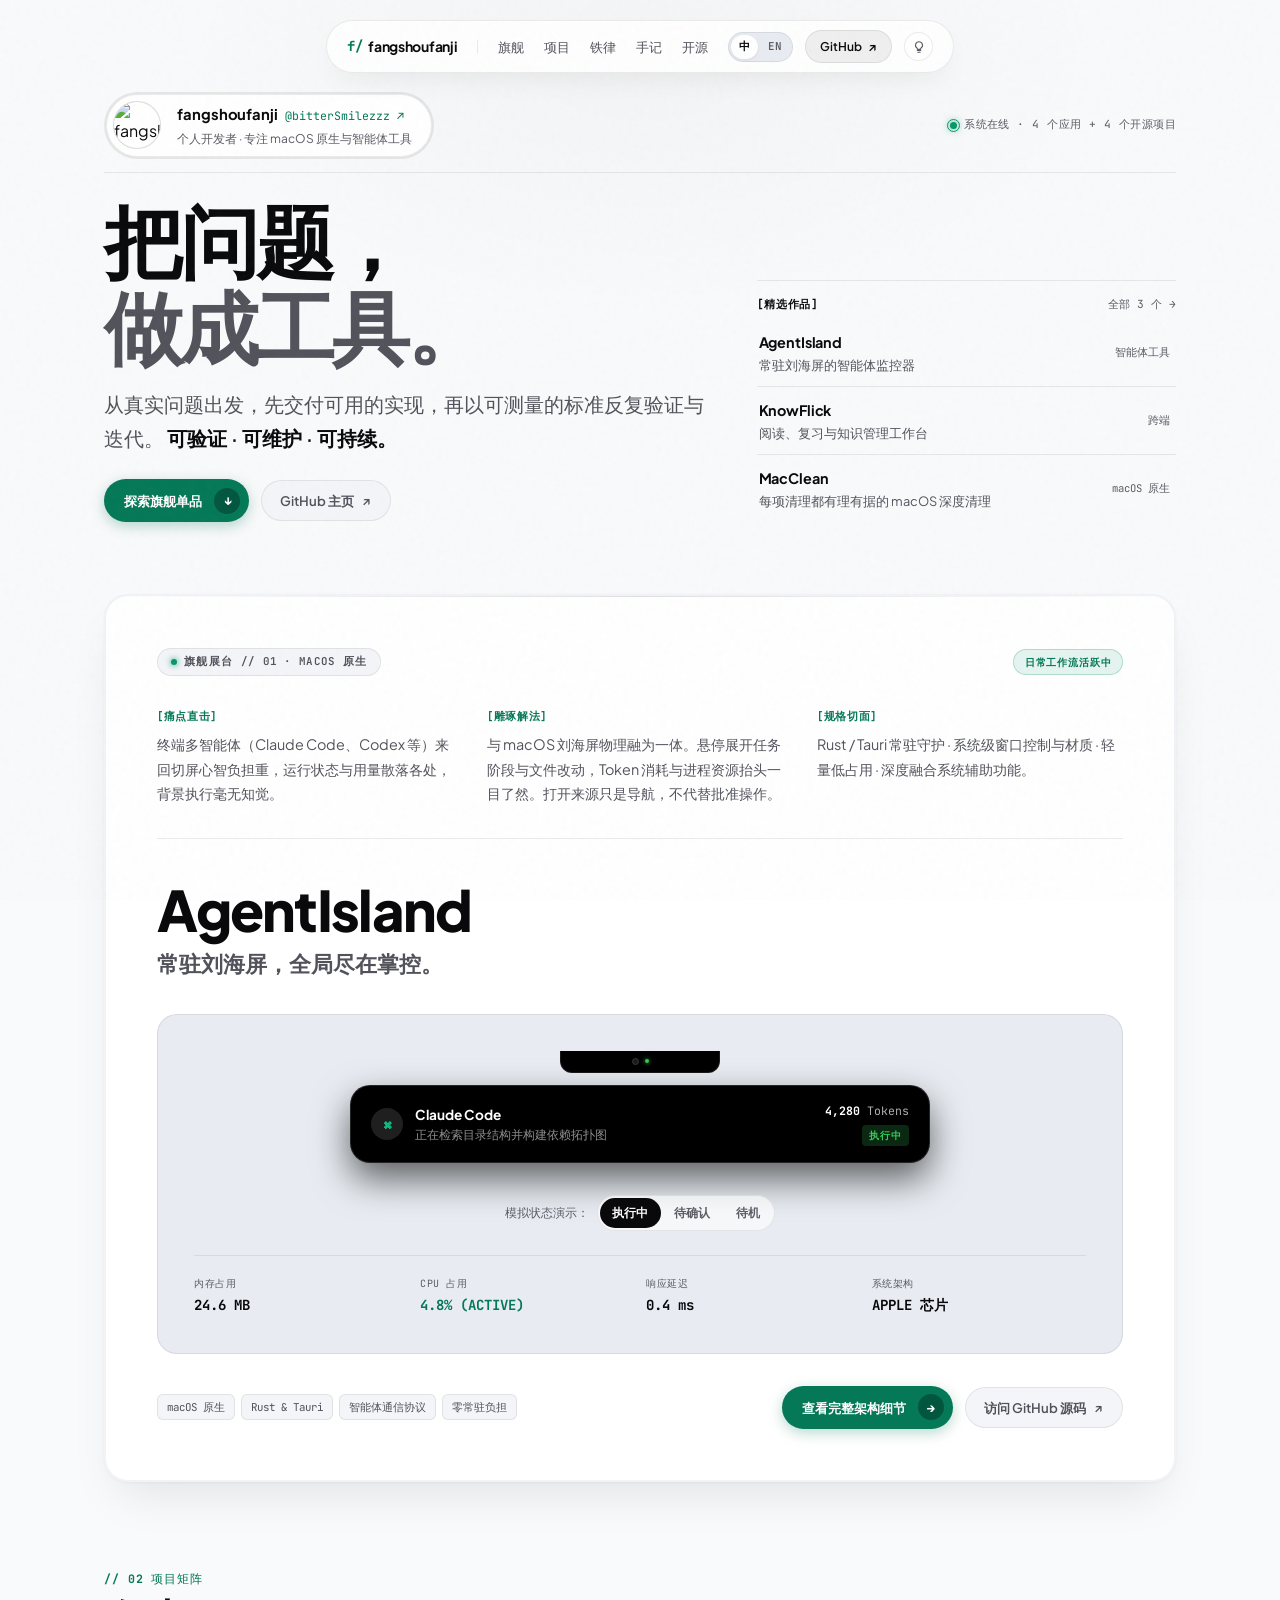
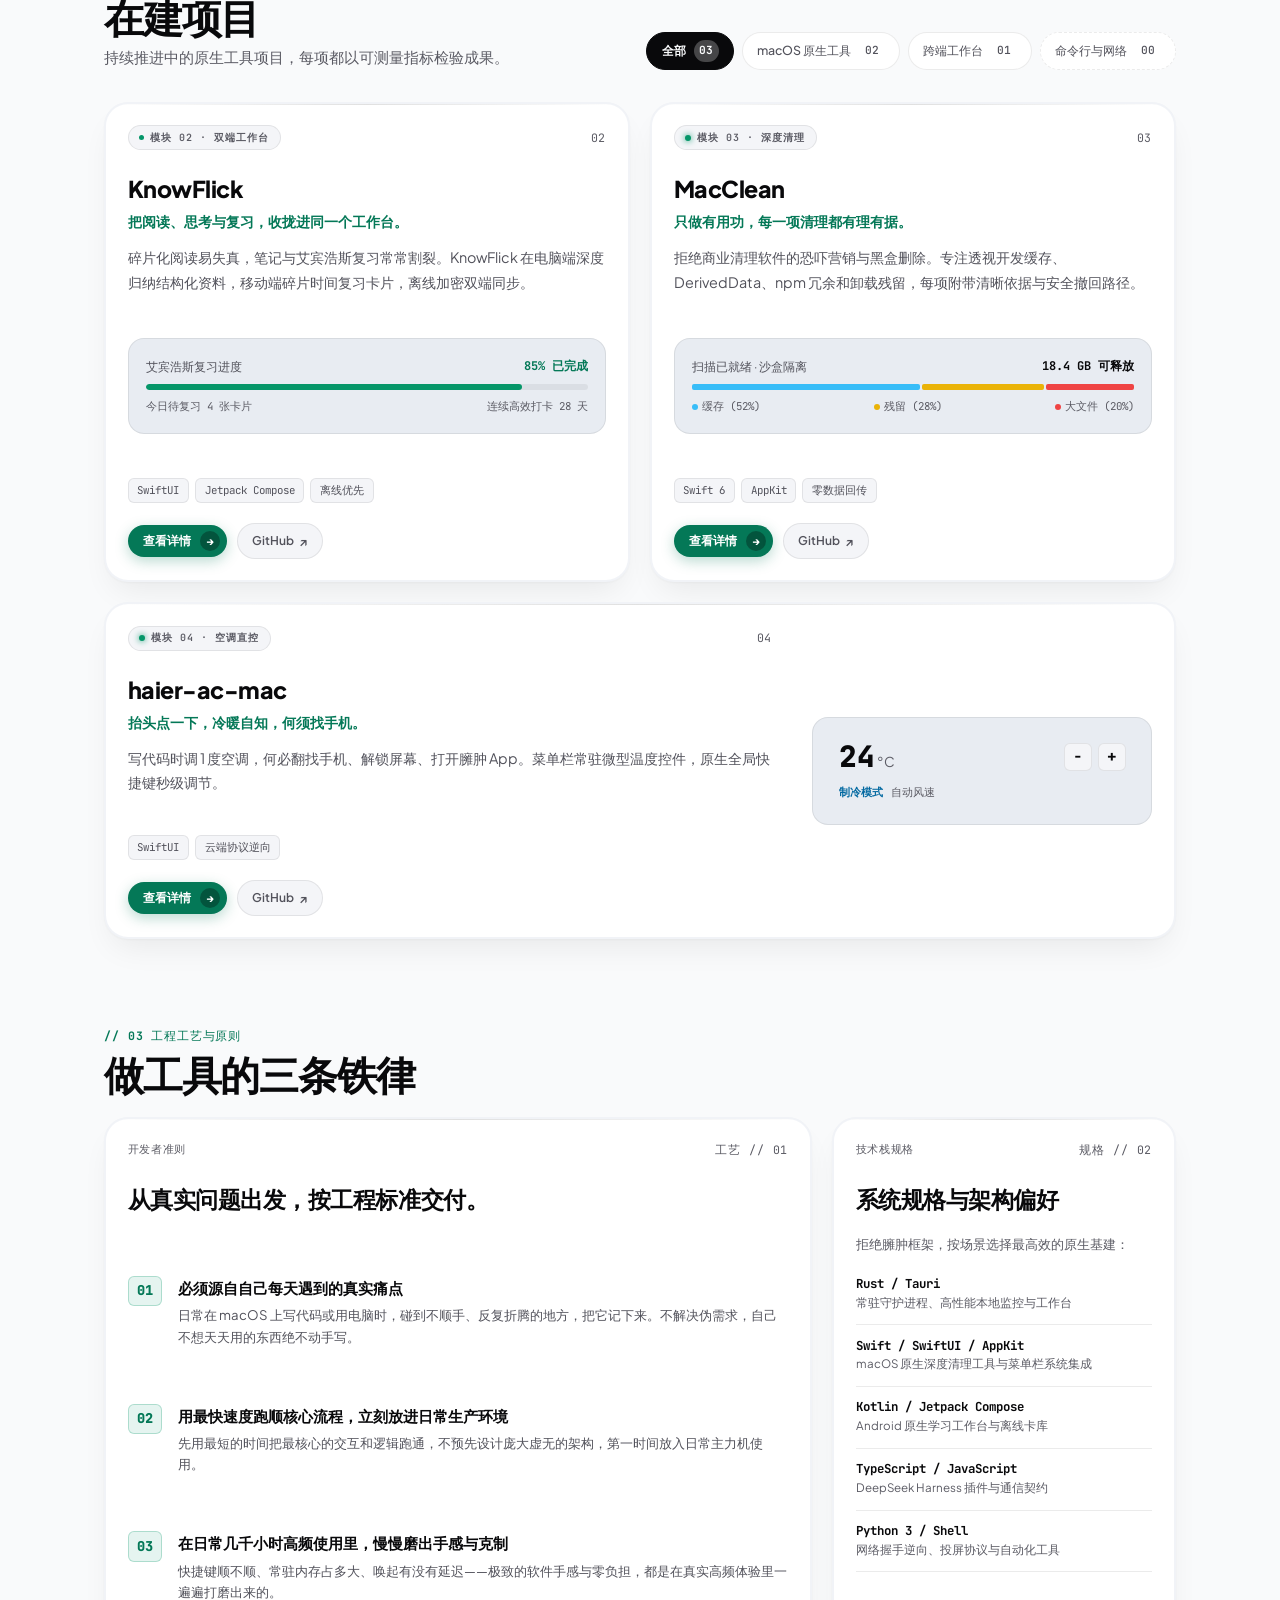
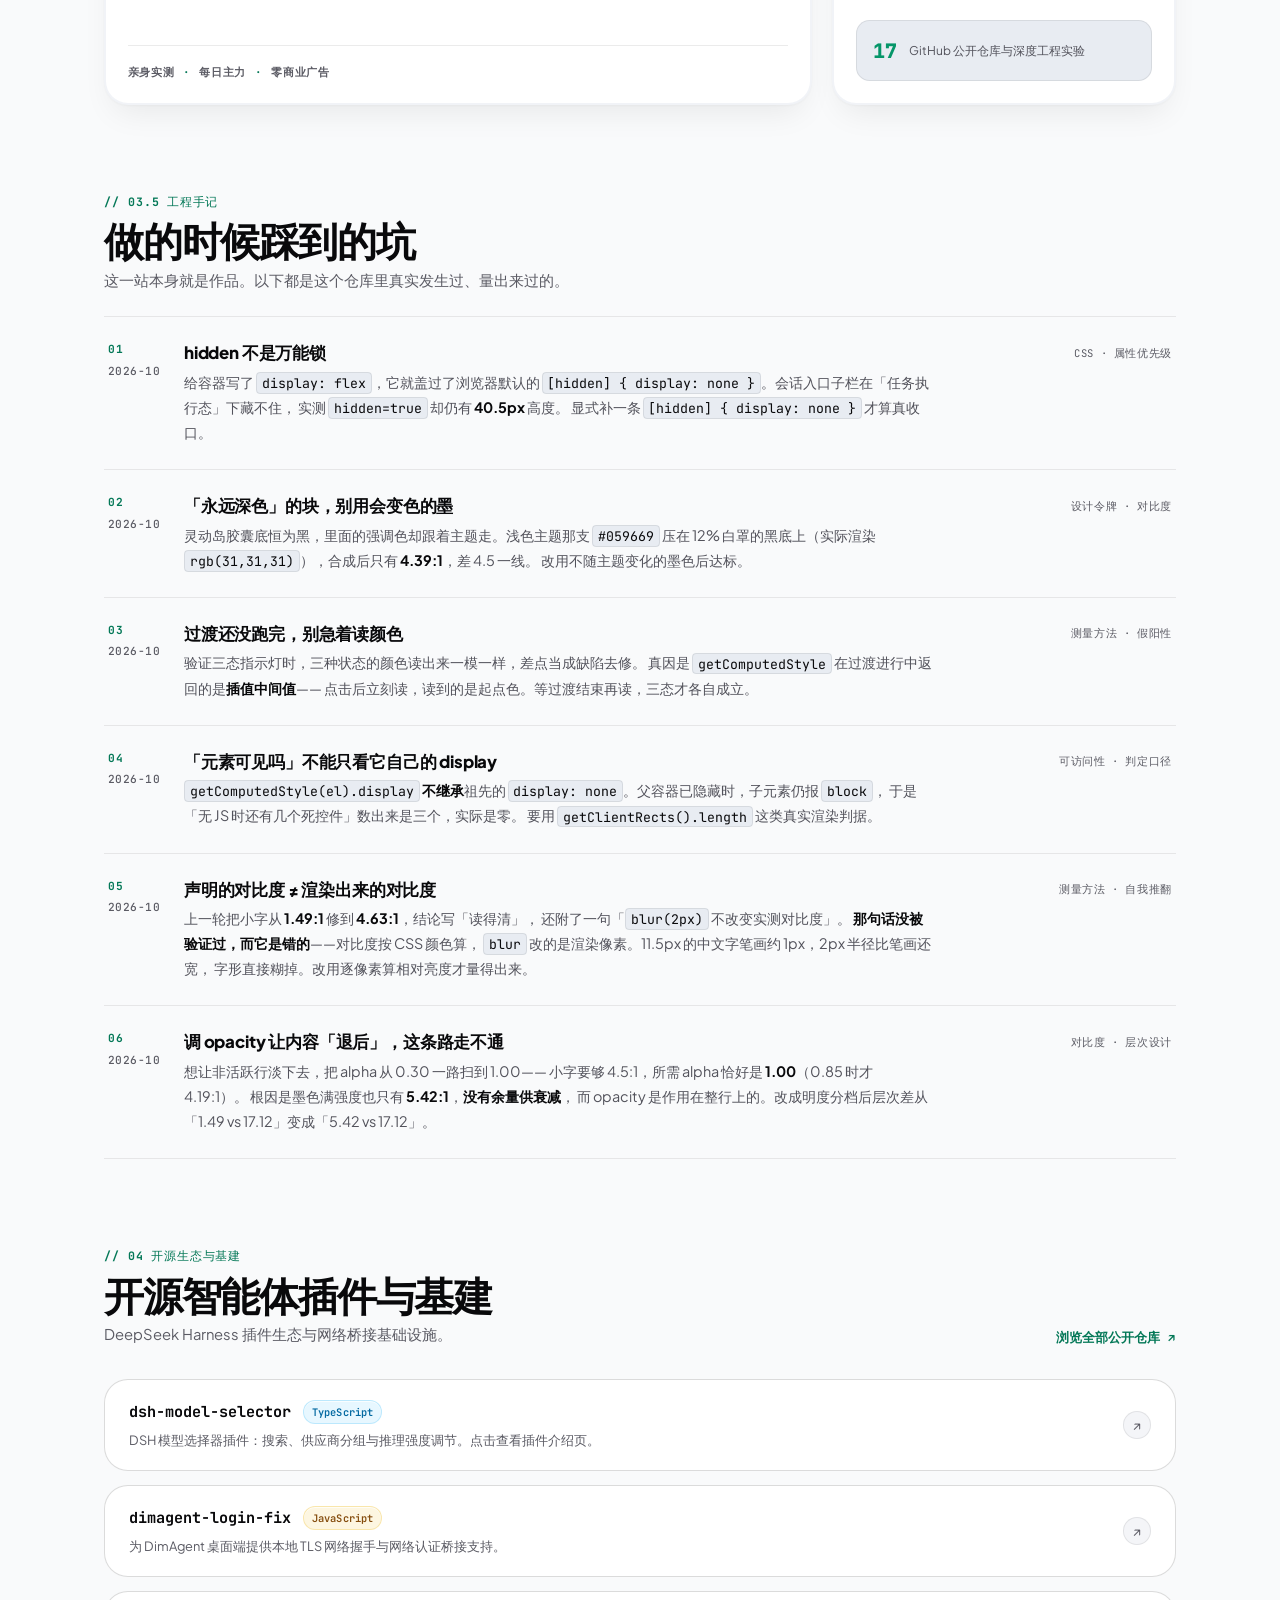
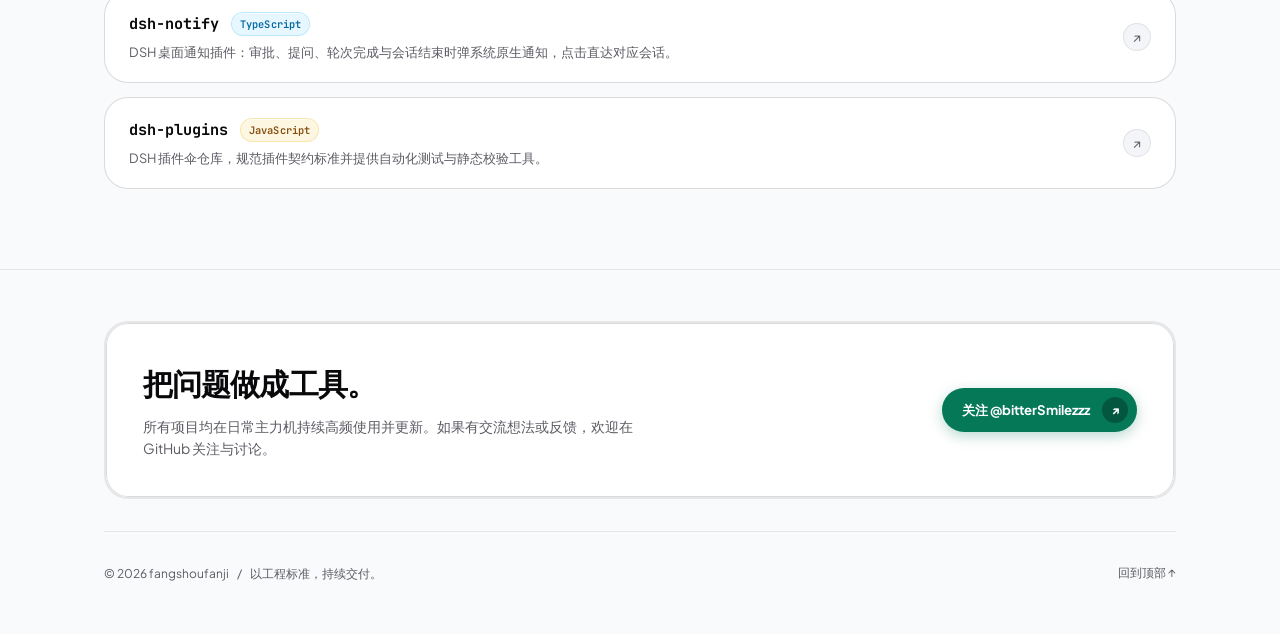
==== commit 0f8cdce9: "fix(mobile): contain island pill content, stack footer, and preserve term wrapping Version 20261021i" ====
--- a/index.html
+++ b/index.html
@@ -23,15 +23,15 @@
     <meta property="og:image:height" content="630" />
     <meta property="og:locale" content="zh_CN" />
     <meta name="twitter:card" content="summary_large_image" />
-    <link rel="icon" type="image/svg+xml" href="assets/favicon.svg?v=20261021h" />
+    <link rel="icon" type="image/svg+xml" href="assets/favicon.svg?v=20261021i" />
     <link
       rel="alternate icon"
       type="image/png"
       sizes="16x16 32x32"
-      href="assets/favicon.png?v=20261021h"
+      href="assets/favicon.png?v=20261021i"
     />
     <!-- iOS 加入主屏用位图图标（SVG 图标 iOS 不认，会退化成网页截图） -->
-    <link rel="apple-touch-icon" href="assets/apple-touch-icon.png?v=20261021h" />
+    <link rel="apple-touch-icon" href="assets/apple-touch-icon.png?v=20261021i" />
     <!-- 结构化数据：搜索引擎生成知识卡片的信号 -->
     <script type="application/ld+json">
       {
@@ -70,7 +70,7 @@
       href="https://fonts.googleapis.com/css2?family=JetBrains+Mono:wght@400;500;600;700&family=Plus+Jakarta+Sans:wght@400;500;600;700;800&display=swap"
       rel="stylesheet"
     />
-    <link rel="stylesheet" href="styles.css?v=20261021h" />
+    <link rel="stylesheet" href="styles.css?v=20261021i" />
     <script>
       (function () {
         var r = document.documentElement;
@@ -229,7 +229,7 @@
 
               <p class="hero-manifesto" data-i18n-html="hero.manifesto">
                 从真实问题出发，先交付可用的实现，再以可测量的标准反复验证与迭代。
-                <strong>可验证 · 可维护 · 可持续。</strong>
+                <strong><span class="manifesto-term">可验证</span> · <span class="manifesto-term">可维护</span> · <span class="manifesto-term">可持续。</span></strong>
               </p>
               <div class="hero-action-cell">
                 <a class="btn-button-in-button" href="#flagship">
@@ -370,9 +370,9 @@
                     <div class="stage-control-bar">
                       <span class="stage-ctrl-label">模拟状态演示：</span>
                       <div class="stage-toggle-group">
-                        <button class="btn-stage-tab is-active" type="button" data-island-state="running">任务执行态</button>
-                        <button class="btn-stage-tab" type="button" data-island-state="waiting">待处理会话态</button>
-                        <button class="btn-stage-tab" type="button" data-island-state="idle">空闲待机态</button>
+                        <button class="btn-stage-tab is-active" type="button" data-island-state="running">执行中</button>
+                        <button class="btn-stage-tab" type="button" data-island-state="waiting">待确认</button>
+                        <button class="btn-stage-tab" type="button" data-island-state="idle">待机</button>
                       </div>
                     </div>
                   </div>
@@ -1098,9 +1098,9 @@
       </div>
     </dialog>
 
-    <script src="i18n.js?v=20261021h" defer></script>
-    <script src="theme-lamp.js?v=20261021h" defer></script>
-    <script src="i18n-runtime.js?v=20261021h" defer></script>
-    <script src="script.js?v=20261021h" defer></script>
+    <script src="i18n.js?v=20261021i" defer></script>
+    <script src="theme-lamp.js?v=20261021i" defer></script>
+    <script src="i18n-runtime.js?v=20261021i" defer></script>
+    <script src="script.js?v=20261021i" defer></script>
   </body>
 </html>
--- a/styles.css
+++ b/styles.css
@@ -520,6 +520,7 @@
 .nav-brand {
   display: flex;
   align-items: center;
+  min-width: 24px;
   min-height: 24px;
   gap: 0.35rem;
   padding: 0.4rem 0.2rem;
@@ -1061,8 +1062,13 @@
   white-space: nowrap;
 }
 
+.manifesto-term {
+  display: inline-block;
+  white-space: nowrap;
+}
+
 @media (max-width: 520px) {
-  /* 窄屏允许换行，否则会撑出横向溢出 */
+  /* 允许在词组之间换行，每个完整关键词保持在同一行。 */
   .hero-manifesto strong {
     white-space: normal;
   }
@@ -1502,8 +1508,13 @@
 .island-agent-info {
   display: flex;
   align-items: center;
+  min-width: 0;
   gap: 0.75rem;
 }
+
+.island-agent-info > div { min-width: 0; }
+.island-symbol { flex-shrink: 0; }
+.island-task-desc { overflow-wrap: anywhere; }
 
 .island-symbol {
   display: flex;
@@ -1732,8 +1743,80 @@
 
 .flagship-actions {
   display: flex;
+  flex-wrap: wrap;
   align-items: center;
   gap: 0.75rem;
+  max-width: 100%;
+}
+
+@media (max-width: 520px) {
+  .macbook-stage { padding: 1rem; }
+
+  .island-expanded-pill { padding: 0.9rem 0.75rem; }
+
+  .island-pill-main {
+    flex-direction: column;
+    align-items: stretch;
+    gap: 0.75rem;
+  }
+
+  .island-agent-info {
+    display: grid;
+    grid-template-columns: 32px minmax(0, 1fr);
+    gap: 0.4rem 0.75rem;
+  }
+
+  .island-agent-info > div { display: contents; }
+  .island-active-agent { align-self: center; }
+  .island-task-desc { grid-column: 1 / -1; }
+
+  .island-status-group {
+    flex-direction: row;
+    flex-wrap: wrap;
+    align-items: center;
+    justify-content: space-between;
+    gap: 0.5rem;
+  }
+
+  .island-token-pill { white-space: nowrap; }
+
+  .island-action-subbar {
+    flex-direction: column;
+    align-items: stretch;
+  }
+
+  .subbar-buttons {
+    flex-wrap: wrap;
+    justify-content: flex-end;
+  }
+
+  .subbar-buttons > button { min-height: 36px; }
+
+  .stage-control-bar,
+  .stage-toggle-group { width: 100%; }
+
+  .stage-toggle-group {
+    display: grid;
+    grid-template-columns: repeat(3, minmax(0, 1fr));
+  }
+
+  .btn-stage-tab {
+    min-width: 0;
+    padding-inline: 0.3rem;
+    white-space: nowrap;
+  }
+
+  .flagship-actions {
+    flex-direction: column;
+    align-items: stretch;
+    width: 100%;
+  }
+
+  .flagship-actions > * {
+    width: 100%;
+    justify-content: space-between;
+    white-space: nowrap;
+  }
 }
 
 /* ============================================================
@@ -2495,6 +2578,7 @@
   color: var(--text-muted);
   font-weight: 500;
   letter-spacing: 0.04em;
+  white-space: nowrap;
 }
 
 .note-title {
@@ -2572,7 +2656,7 @@
 
 .note-card {
   display: grid;
-  grid-template-columns: 2.75rem minmax(0, 1fr);
+  grid-template-columns: max-content minmax(0, 1fr);
   grid-template-areas:
     "meta title"
     "meta body"
@@ -2796,6 +2880,8 @@
   display: flex;
   align-items: center;
   justify-content: space-between;
+  gap: 0.75rem 1.5rem;
+  flex-wrap: wrap;
   padding-top: 2rem;
   margin-top: 2rem;
   border-top: 1px solid var(--border-subtle);
@@ -2805,8 +2891,30 @@
 
 .footer-left {
   display: flex;
+  flex-wrap: wrap;
   align-items: center;
   gap: 0.5rem;
+}
+
+.footer-left > span:first-child,
+.footer-top-link {
+  white-space: nowrap;
+}
+
+@media (max-width: 600px) {
+  .footer-bar {
+    flex-direction: column;
+    align-items: flex-start;
+    gap: 0.75rem;
+  }
+
+  .footer-left {
+    flex-direction: column;
+    align-items: flex-start;
+    gap: 0.25rem;
+  }
+
+  .footer-sep { display: none; }
 }
 
 .footer-top-link {
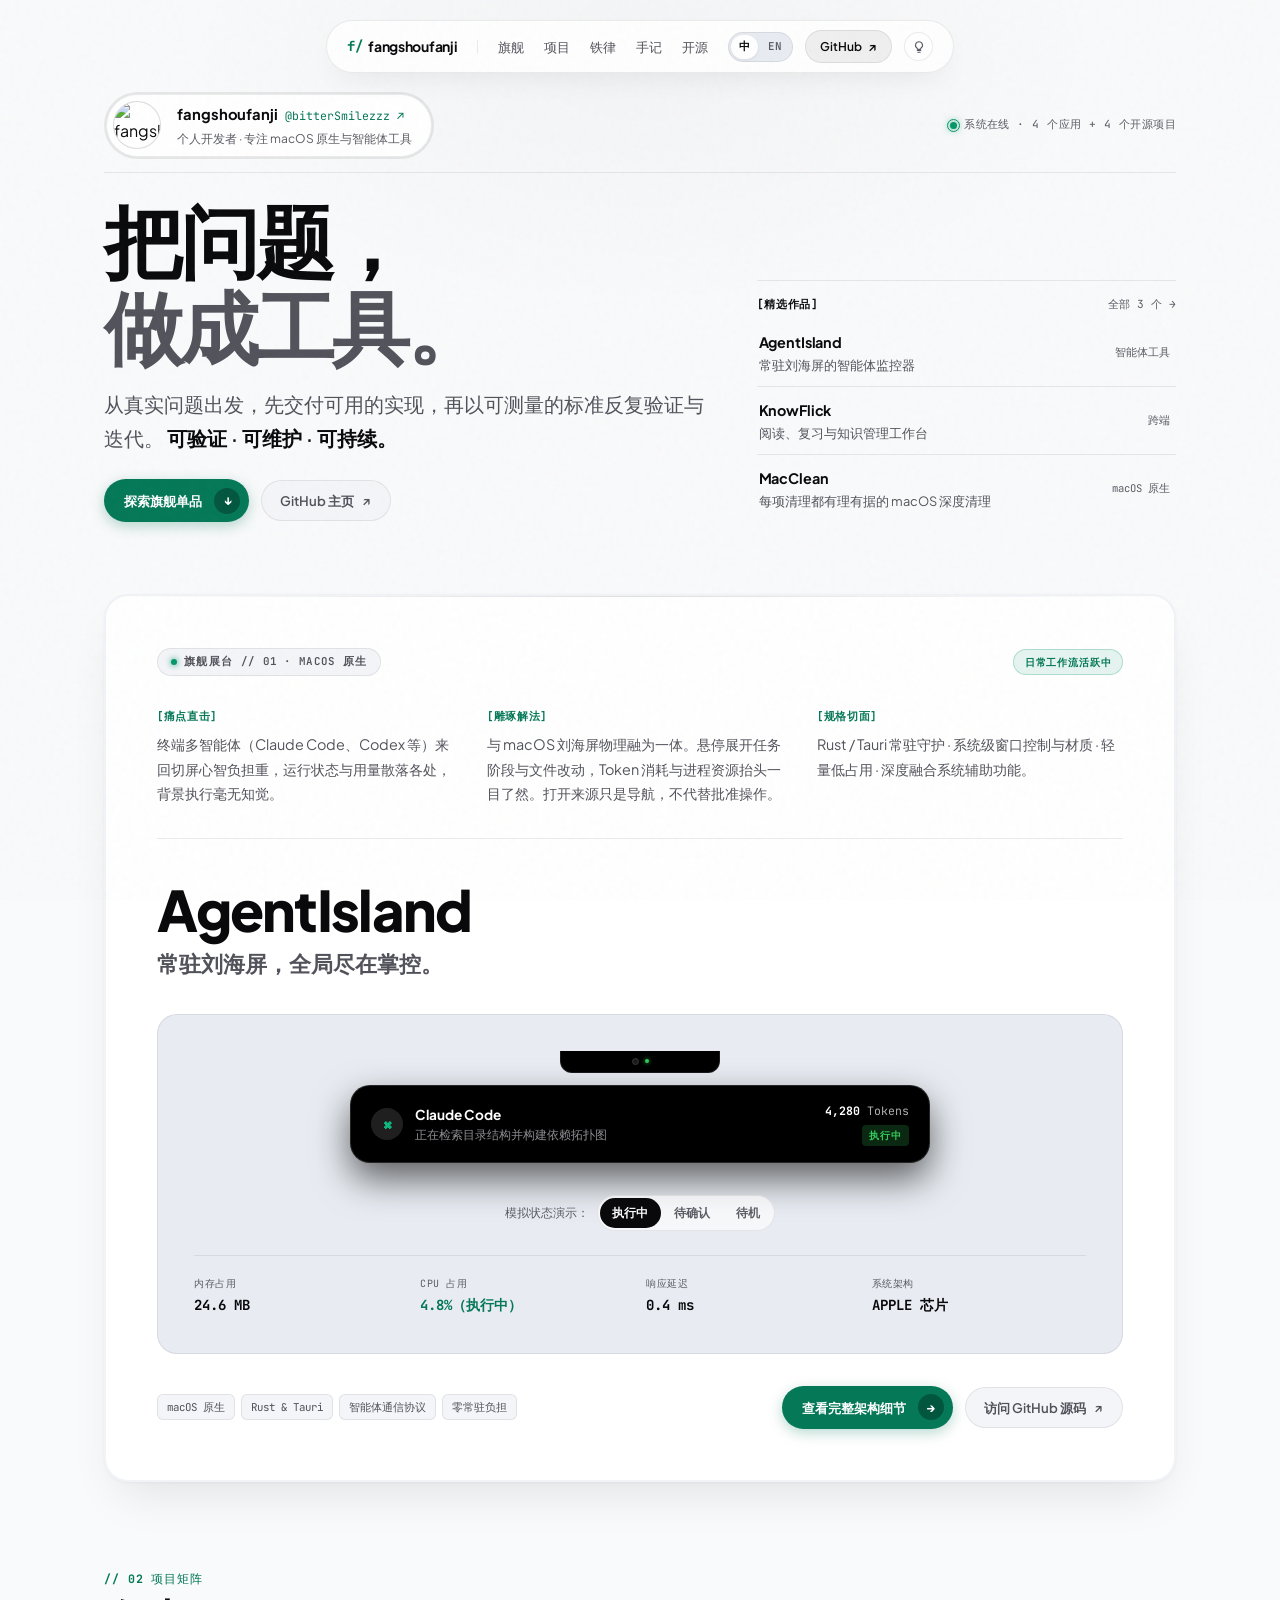
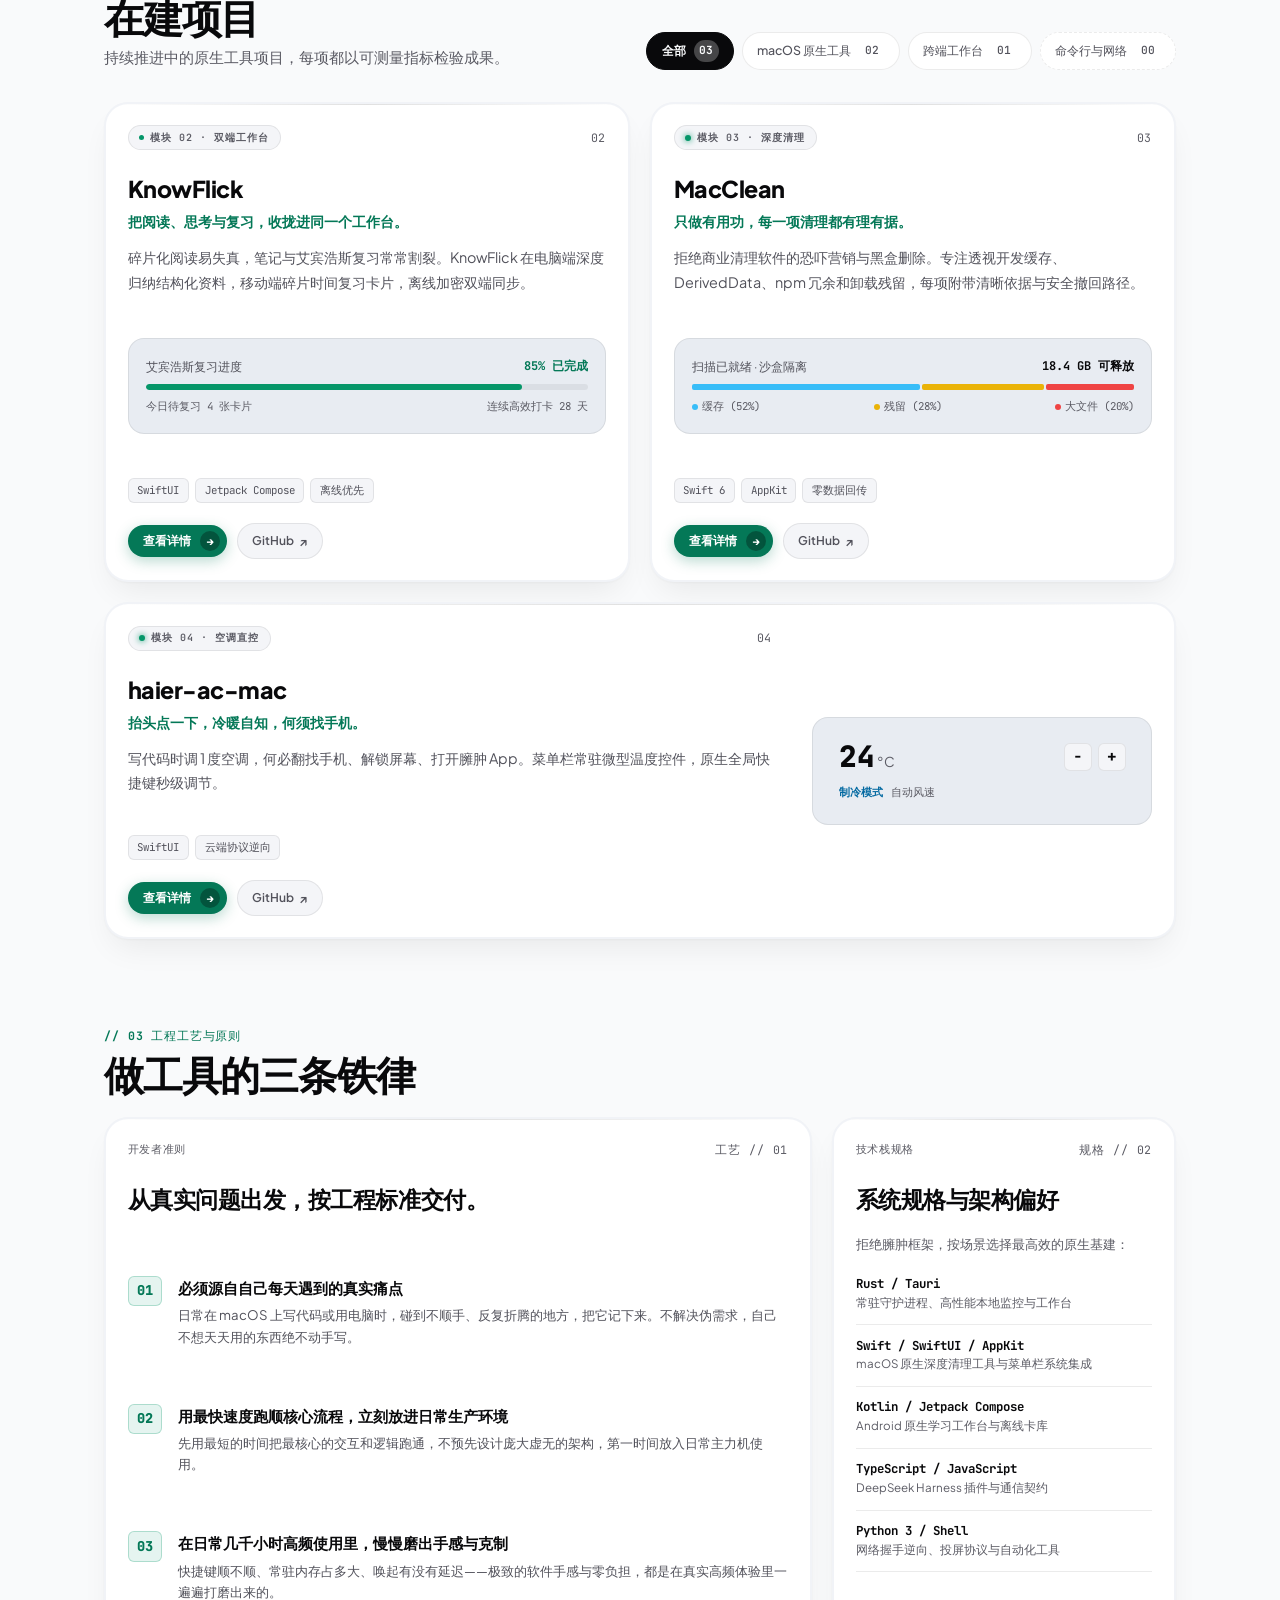
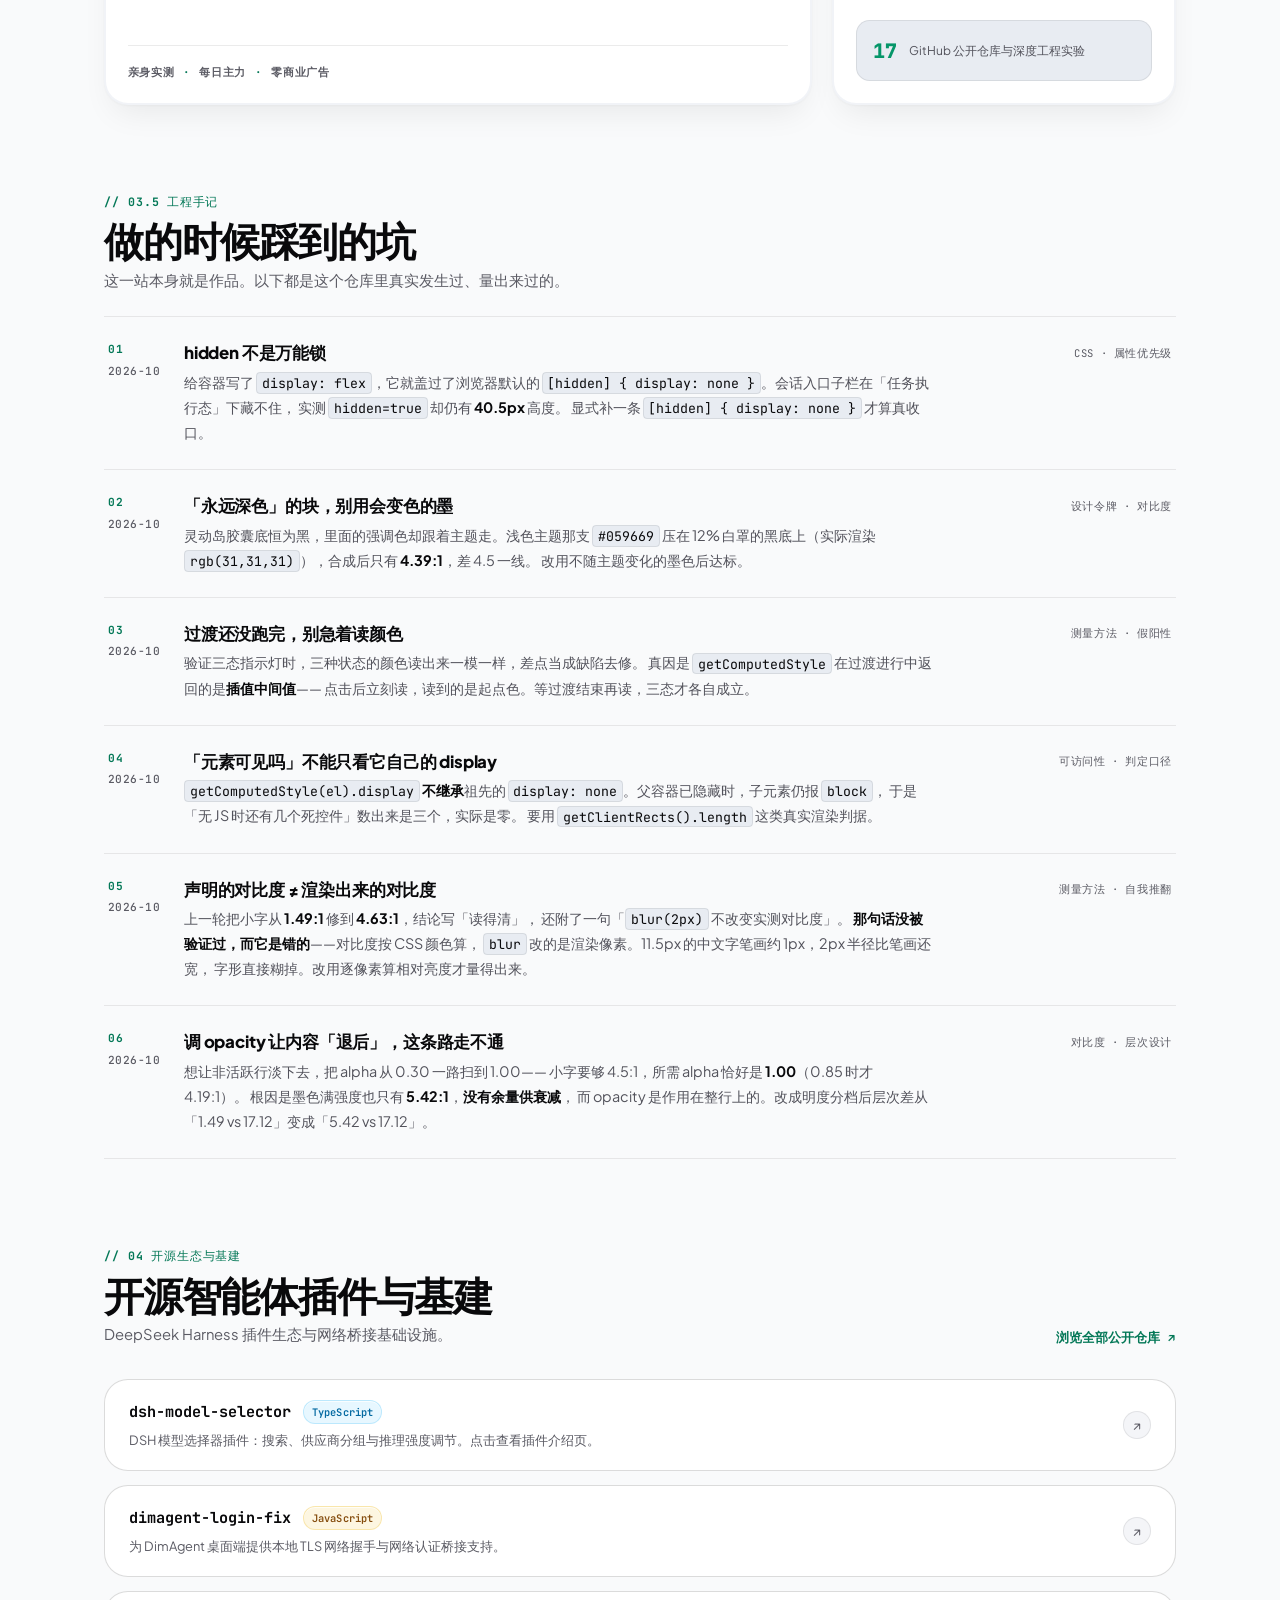
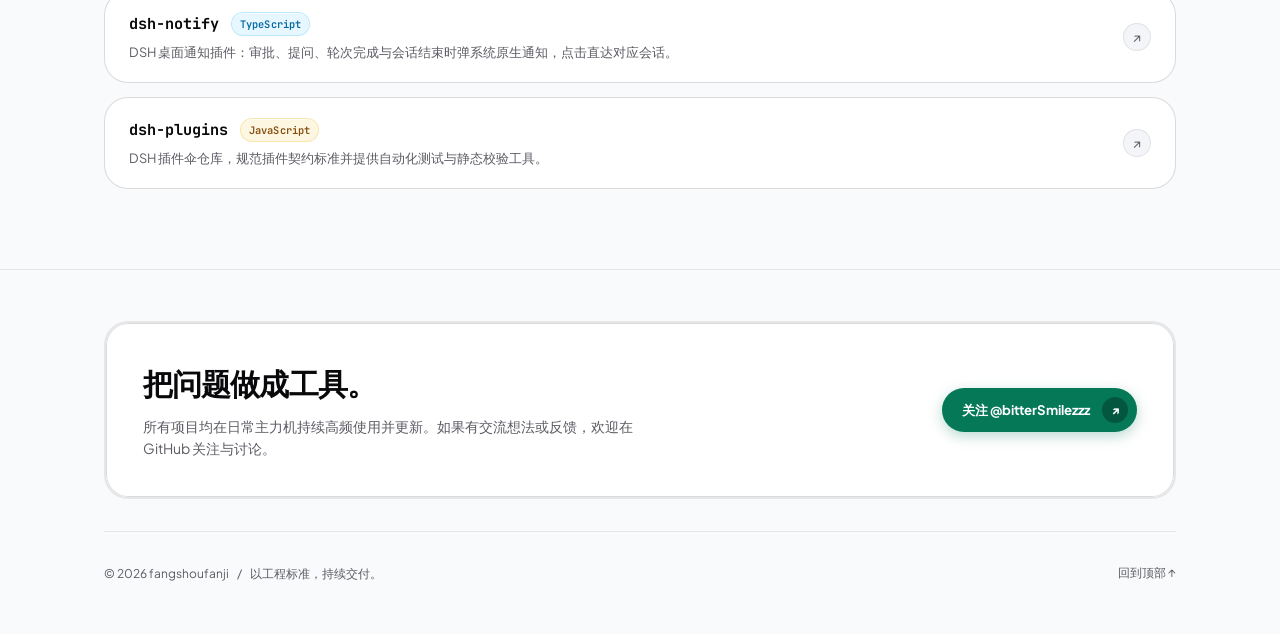
==== commit 6e2aca09: "fix: keep latest flagship action and bilingual feedback, v=20261021o" ====
--- a/index.html
+++ b/index.html
@@ -23,15 +23,15 @@
     <meta property="og:image:height" content="630" />
     <meta property="og:locale" content="zh_CN" />
     <meta name="twitter:card" content="summary_large_image" />
-    <link rel="icon" type="image/svg+xml" href="assets/favicon.svg?v=20261021i" />
+    <link rel="icon" type="image/svg+xml" href="assets/favicon.svg?v=20261021o" />
     <link
       rel="alternate icon"
       type="image/png"
       sizes="16x16 32x32"
-      href="assets/favicon.png?v=20261021i"
+      href="assets/favicon.png?v=20261021o"
     />
     <!-- iOS 加入主屏用位图图标（SVG 图标 iOS 不认，会退化成网页截图） -->
-    <link rel="apple-touch-icon" href="assets/apple-touch-icon.png?v=20261021i" />
+    <link rel="apple-touch-icon" href="assets/apple-touch-icon.png?v=20261021o" />
     <!-- 结构化数据：搜索引擎生成知识卡片的信号 -->
     <script type="application/ld+json">
       {
@@ -70,7 +70,7 @@
       href="https://fonts.googleapis.com/css2?family=JetBrains+Mono:wght@400;500;600;700&family=Plus+Jakarta+Sans:wght@400;500;600;700;800&display=swap"
       rel="stylesheet"
     />
-    <link rel="stylesheet" href="styles.css?v=20261021i" />
+    <link rel="stylesheet" href="styles.css?v=20261021o" />
     <script>
       (function () {
         var r = document.documentElement;
@@ -370,9 +370,9 @@
                     <div class="stage-control-bar">
                       <span class="stage-ctrl-label">模拟状态演示：</span>
                       <div class="stage-toggle-group">
-                        <button class="btn-stage-tab is-active" type="button" data-island-state="running">执行中</button>
-                        <button class="btn-stage-tab" type="button" data-island-state="waiting">待确认</button>
-                        <button class="btn-stage-tab" type="button" data-island-state="idle">待机</button>
+                        <button class="btn-stage-tab is-active" type="button" data-island-state="running" aria-pressed="true">执行中</button>
+                        <button class="btn-stage-tab" type="button" data-island-state="waiting" aria-pressed="false">待确认</button>
+                        <button class="btn-stage-tab" type="button" data-island-state="idle" aria-pressed="false">待机</button>
                       </div>
                     </div>
                   </div>
@@ -1098,9 +1098,9 @@
       </div>
     </dialog>
 
-    <script src="i18n.js?v=20261021i" defer></script>
-    <script src="theme-lamp.js?v=20261021i" defer></script>
-    <script src="i18n-runtime.js?v=20261021i" defer></script>
-    <script src="script.js?v=20261021i" defer></script>
+    <script src="i18n.js?v=20261021o" defer></script>
+    <script src="theme-lamp.js?v=20261021o" defer></script>
+    <script src="i18n-runtime.js?v=20261021o" defer></script>
+    <script src="script.js?v=20261021o" defer></script>
   </body>
 </html>
--- a/styles.css
+++ b/styles.css
@@ -577,8 +577,11 @@
 
 /* 滚动高亮：JS 写 aria-current（CJK 无字宽变化，加字重不引起重排） */
 .nav-link[aria-current="true"] {
-  color: var(--text-primary);
+  color: var(--accent-ink);
   font-weight: 600;
+  text-decoration: underline;
+  text-decoration-thickness: 2px;
+  text-underline-offset: 5px;
 }
 
 .nav-actions {
@@ -1536,6 +1539,26 @@
   color: #ffffff;
 }
 
+/* 三态内容即时更新；短位移提示变化，文字保持完整亮度。 */
+@keyframes island-swap {
+  from { transform: translateY(2px); }
+  to { transform: none; }
+}
+
+.island-pill-main.is-swapping .island-active-agent,
+.island-pill-main.is-swapping .island-task-desc,
+.island-pill-main.is-swapping .island-status-group {
+  animation: island-swap 180ms var(--ease-apple) both;
+}
+
+@media (prefers-reduced-motion: reduce) {
+  .island-pill-main.is-swapping .island-active-agent,
+  .island-pill-main.is-swapping .island-task-desc,
+  .island-pill-main.is-swapping .island-status-group {
+    animation: none;
+  }
+}
+
 .island-task-desc {
   display: block;
   font-size: 0.725rem;
@@ -1599,6 +1622,19 @@
    显式补回：隐藏态一律不显示。 */
 .island-action-subbar[hidden] {
   display: none;
+}
+
+/* 子栏出现时的高度变化会顶动下方内容：给一次短促的展开，
+   让它读起来是「子栏长出来」而不是「布局被撞了一下」。 */
+@keyframes subbar-reveal {
+  from { transform: translateY(-4px); }
+  to { transform: none; }
+}
+
+@media (prefers-reduced-motion: no-preference) {
+  .island-action-subbar:not([hidden]) {
+    animation: subbar-reveal 200ms var(--ease-apple) both;
+  }
 }
 
 .subbar-warn {
@@ -2745,6 +2781,17 @@
   overflow: hidden;
   background: var(--bg-surface);
   border: 1px solid var(--border-rim);
+  /* 整行是可点的链接：箭头动而卡片不动，会读成「只有图标可点」。 */
+  transition: border-color var(--dur-fast), background-color var(--dur-fast),
+    transform var(--dur-fast) var(--ease-apple);
+}
+
+@media (hover: hover) {
+  .repo-row-card:hover {
+    border-color: var(--border-rim);
+    background: var(--bg-elevated);
+    transform: translateY(-1px);
+  }
 }
 
 .repo-row-inner {
@@ -2941,6 +2988,27 @@
   overscroll-behavior: contain;
 }
 
+@keyframes detail-in {
+  from { opacity: 0; transform: translateY(8px) scale(0.99); }
+  to { opacity: 1; transform: none; }
+}
+
+@keyframes detail-out {
+  to { opacity: 0; transform: translateY(4px) scale(0.995); }
+}
+
+@keyframes detail-backdrop-in {
+  from { opacity: 0; }
+  to { opacity: 1; }
+}
+
+@media (prefers-reduced-motion: no-preference) {
+  .project-dialog[open] { animation: detail-in 200ms var(--ease-apple) both; }
+  .project-dialog[open]::backdrop { animation: detail-backdrop-in 200ms ease-out both; }
+  .project-dialog.is-closing { animation: detail-out 140ms ease-in both; }
+  .project-dialog.is-closing::backdrop { animation: detail-backdrop-in 140ms ease-in reverse both; }
+}
+
 .project-dialog::backdrop {
   background: rgba(0, 0, 0, 0.75);
   backdrop-filter: blur(8px);
@@ -3120,6 +3188,14 @@
 
 .spotlight-card :where(a, button, [tabindex]):focus-visible {
   outline-offset: -4px;
+}
+
+/* 深链接落位后焦点落在整个区块上（tabindex="-1"，仅可编程聚焦）。
+   整块套一圈粗环太吵，改为贴边的细环，只为让键盘用户看见「我从这里开始」。 */
+section[id][tabindex="-1"]:focus-visible {
+  outline: 2px solid var(--accent);
+  outline-offset: -2px;
+  border-radius: var(--r-outer);
 }
 
 /* ---- prefers-contrast: more：抬升次级/辅助文字与描边 ---- */
